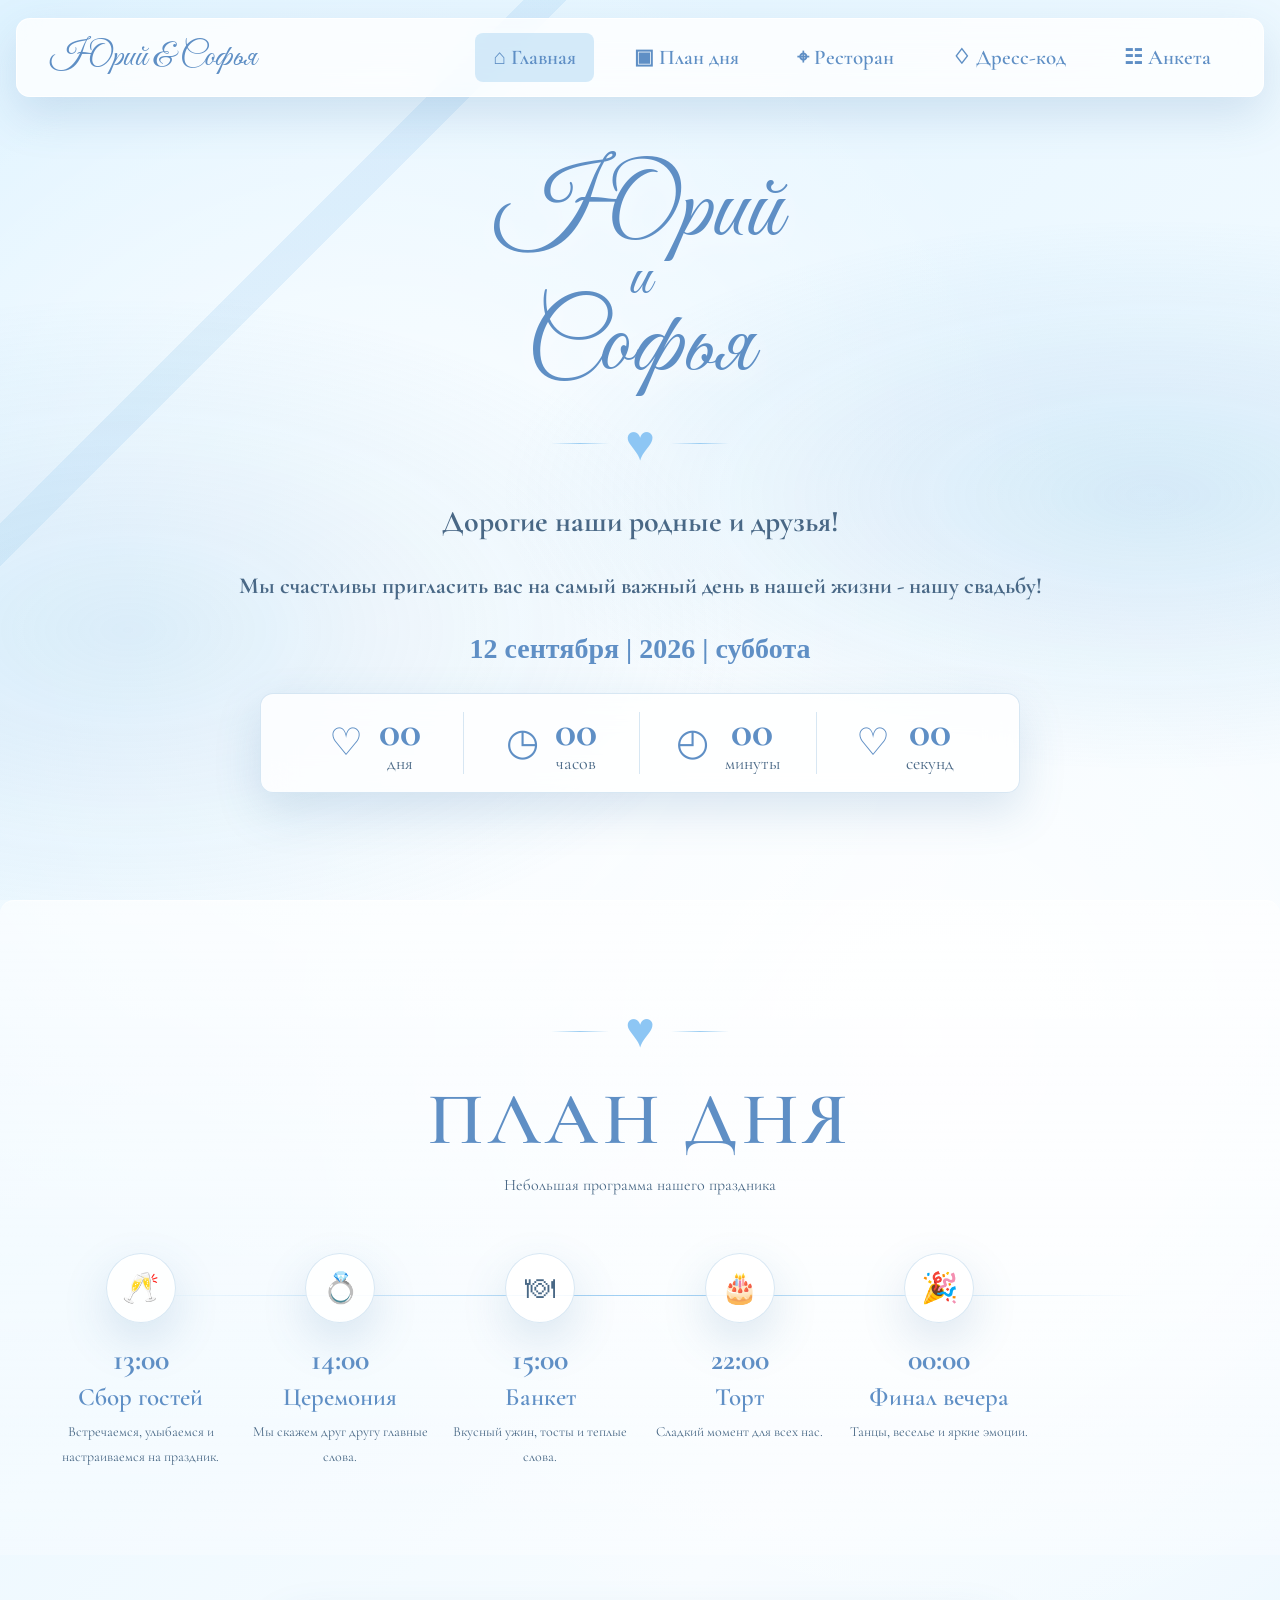
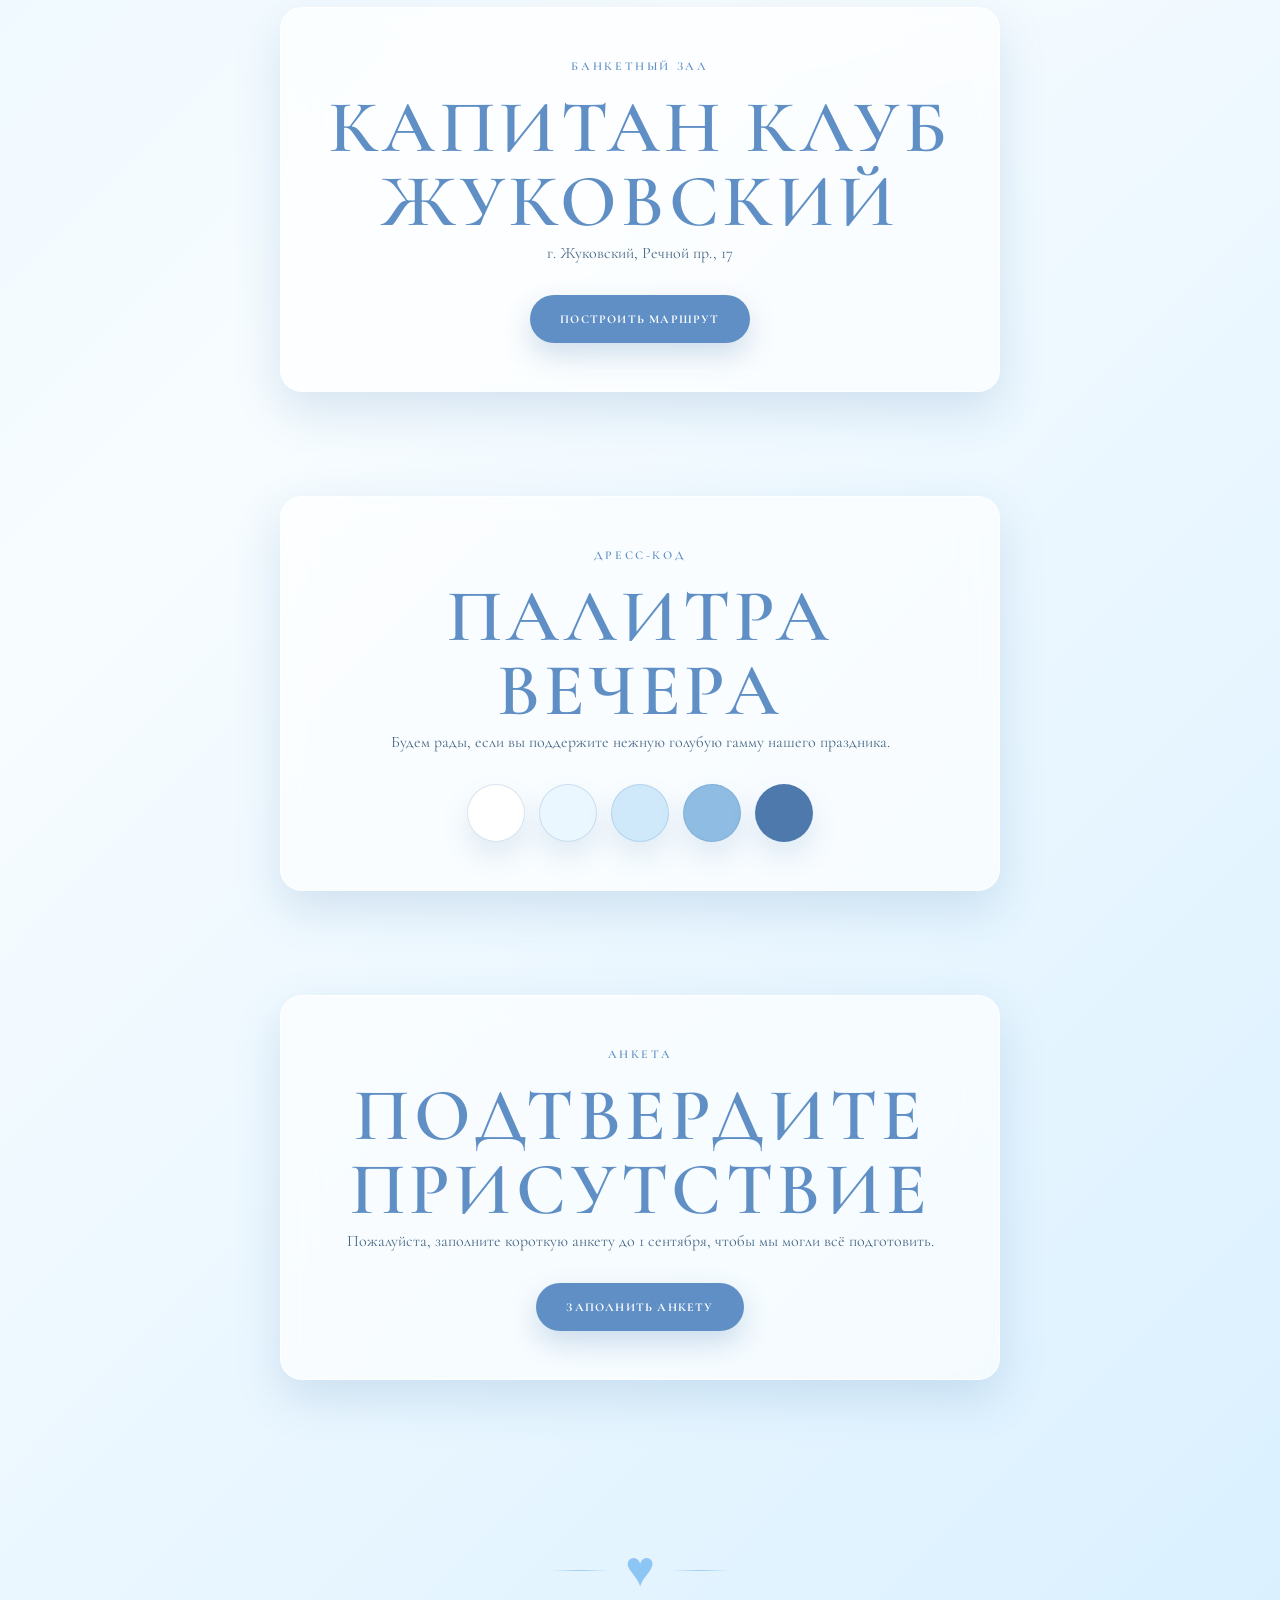
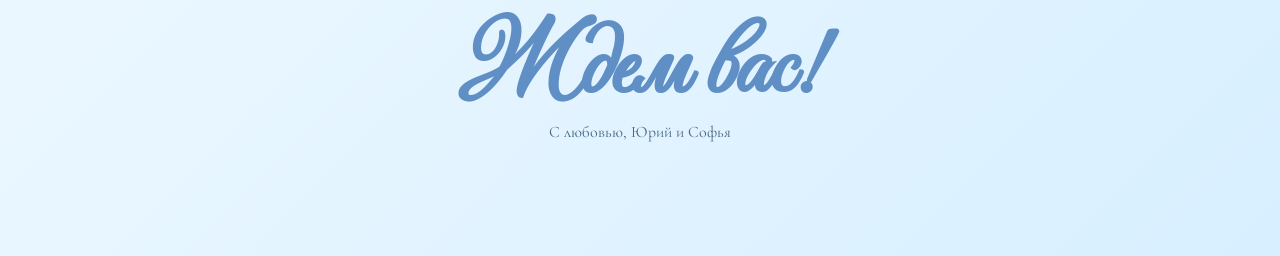
==== index.html @ ad958243 "Add files via upload" ====
<!DOCTYPE html>
<html lang="ru">
<head>
  <meta charset="UTF-8" />
  <meta name="viewport" content="width=device-width, initial-scale=1.0" />
  <title>Юрий & Софья — свадебное приглашение</title>
  <meta name="description" content="Приглашение на свадьбу Александра и Екатерины" />
  <link rel="preconnect" href="https://fonts.googleapis.com">
  <link rel="preconnect" href="https://fonts.gstatic.com" crossorigin>
  <link href="https://fonts.googleapis.com/css2?family=Great+Vibes&family=Cormorant+Garamond:wght@400;500;600;700&family=Montserrat:wght@300;400;500;600&display=swap" rel="stylesheet">
  <link rel="stylesheet" href="./style.css" />
</head>
<body>
  <nav class="nav">
    <a class="nav__logo" href="#home">Юрий & Софья</a>
    <div class="nav__links">
      <a class="active" href="#home">⌂ Главная</a>
      <a href="#plan">▣ План дня</a>
      <a href="#restaurant">⌖ Ресторан</a>
      <a href="#dress">♢ Дресс-код</a>
      <a href="#form">☷ Анкета</a>
    </div>
  </nav>

  <header id="home" class="hero section">
    <div class="hero__content reveal">
      <div class="heart"></div>
      <h1> Юрий <span> и </span> Софья</h1>
      <div class="divider"><span></span>♥<span></span></div>
      <p class="hero__text">Дорогие наши родные и друзья!</p> 
      <p class="hero__text1">Мы счастливы пригласить вас на самый важный день в нашей жизни - нашу свадьбу!</p>
      <p class="hero__date">12 сентября | 2026 |  суббота</p>
      <div class="timer" id="timer">
        <div><span class="timer__icon">♡</span><strong id="days">00</strong><small>дня</small></div>
        <div><span class="timer__icon">◷</span><strong id="hours">00</strong><small>часов</small></div>
        <div><span class="timer__icon">◴</span><strong id="minutes">00</strong><small>минуты</small></div>
        <div><span class="timer__icon">♡</span><strong id="seconds">00</strong><small>секунд</small></div>
      </div>
    </div>
  </header>

  <main>
    <section id="plan" class="section plan reveal">
      <div class="container">
        <div class="section-title">
          <div class="divider"><span></span>♥<span></span></div>
          <h2>План дня</h2>
          <p>Небольшая программа нашего праздника</p>
        </div>
        <div class="timeline">
          <article class="timeline__item"><div class="timeline__icon">🥂</div><time>13:00</time><h3>Сбор гостей</h3><p>Встречаемся, улыбаемся и настраиваемся на праздник.</p></article>
          <article class="timeline__item"><div class="timeline__icon">💍</div><time>14:00</time><h3>Церемония</h3><p>Мы скажем друг другу главные слова.</p></article>
          <article class="timeline__item"><div class="timeline__icon">🍽</div><time>15:00</time><h3>Банкет</h3><p>Вкусный ужин, тосты и теплые слова.</p></article>
          <article class="timeline__item"><div class="timeline__icon">🎂</div><time>22:00</time><h3>Торт</h3><p>Сладкий момент для всех нас.</p></article>
          <article class="timeline__item"><div class="timeline__icon">🎉</div><time>00:00</time><h3>Финал вечера</h3><p>Танцы, веселье и яркие эмоции.</p></article>
        </div>
      </div>
    </section>

    <section id="restaurant" class="section card-section reveal">
      <div class="container narrow card">
        <p class="eyebrow">Банкетный зал</p>
        <h2>Капитан клуб Жуковский</h2>
        <p>г. Жуковский, Речной пр., 17</p>
        <a class="button" href="https://yandex.ru/maps/?text=Москва%2C%20ул.%20Примерная%2C%201" target="_blank" rel="noopener">Построить маршрут</a>
      </div>
    </section>

    <section id="dress" class="section card-section reveal">
      <div class="container narrow card">
        <p class="eyebrow">Дресс-код</p>
        <h2>Палитра вечера</h2>
        <p>Будем рады, если вы поддержите нежную голубую гамму нашего праздника.</p>
        <div class="palette"><span style="--color:#ffffff"></span><span style="--color:#eaf7ff"></span><span style="--color:#cfe9fb"></span><span style="--color:#8ebce2"></span><span style="--color:#4d79ad"></span></div>
      </div>
    </section>

    <section id="form" class="section card-section reveal">
      <div class="container narrow card">
        <p class="eyebrow">Анкета</p>
        <h2>Подтвердите присутствие</h2>
        <p>Пожалуйста, заполните короткую анкету до 1 сентября, чтобы мы могли всё подготовить.</p>
        <a class="button" href="https://forms.gle/" target="_blank" rel="noopener">Заполнить анкету</a>
      </div>
    </section>

    <section class="section final reveal">
      <div class="container narrow">
        <div class="divider"><span></span>♥<span></span></div>
        <h2>Ждем вас!</h2>
        <p>С любовью, Юрий и Софья</p>
      </div>
    </section>
  </main>
  <script src="./script.js"></script>
</body>
</html>
---- style.css ----
* {
    box-sizing: border-box
}

:root {
    --bg: #eaf7ff;
    --white: rgba(255, 255, 255, .82);
    --blue: #5f8fc5;
    --blue-dark: #5f8fc5;
    --text: #496886;
    --muted: #496886;
    --shadow: 0 18px 46px rgba(65, 122, 174, .18);
    --border: rgba(114, 168, 213, .28)
}

html {
    scroll-behavior: smooth
}

body {
    margin: 0;
    font-family: "Cormorant Garamond", serif;
    color: var(--text);
    background: radial-gradient(circle at 30% 18%, rgba(255, 255, 255, .95), transparent 24%), radial-gradient(circle at 72% 30%, rgba(255, 255, 255, .9), transparent 26%), linear-gradient(135deg, #dff3ff 0%, #f7fcff 48%, #d7efff 100%);
    overflow-x: hidden
}

body:before {
    content: "";
    position: fixed;
    inset: 0;
    z-index: -1;
    background: linear-gradient(135deg, transparent 0 24%, rgba(150, 201, 238, .24) 24% 26%, transparent 26% 100%), radial-gradient(ellipse at 10% 70%, rgba(120, 185, 229, .22), transparent 38%), radial-gradient(ellipse at 90% 55%, rgba(119, 183, 226, .24), transparent 40%);
    opacity: .95
}

h1 
{
    margin: 0;
    font-family: "Cormorant Garamond", serif;
    font-weight: 100
}

h2,
h3 {
    margin: 0;
    font-family: "Cormorant Garamond", serif;
    font-weight: 600
}

h1 {
    font-family: "Great Vibes", cursive;
    font-size: clamp(72px, 12vw, 100px);
    line-height: .9;
    color: var(--blue-dark);
    text-shadow: 0 8px 28px rgba(255, 255, 255, .8)
}

h1 span {
    display: block;
    color: #5f8fc5;
    font-size: .62em;
    line-height: .72
}

h2 {
    font-size: clamp(42px, 6vw, 74px);
    line-height: 1;
    color: var(--blue-dark);
    text-transform: uppercase;
    letter-spacing: .06em
}

h3 {
    font-size: 25px;
    color: var(--blue-dark)
}

p {
    margin: 0;
    color: var(--muted);
    line-height: 1.75
}

.section {
    padding: 86px 20px;
    scroll-margin-top: 110px
}

.container {
    width: min(1180px, 100%);
    margin: 0 auto
}

.narrow {
    width: min(720px, 100%)
}

.nav {
    position: fixed;
    top: 18px;
    left: 16px;
    right: 16px;
    z-index: 50;
    display: flex;
    align-items: center;
    justify-content: space-between;
    gap: 24px;
    min-height: 76px;
    padding: 14px 34px;
    border: 1px solid rgba(255, 255, 255, .9);
    border-radius: 14px;
    background: rgba(255, 255, 255, .78);
    box-shadow: var(--shadow);
    backdrop-filter: blur(18px)
}

.nav__logo {
    font-family: "Great Vibes", cursive;
    font-size: 34px;
    color: var(--blue-dark);
    text-decoration: none;
    white-space: nowrap
}

.nav__links {
    display: flex;
    gap: 22px;
    align-items: center;
    flex-wrap: wrap;
    justify-content: flex-end
}

.nav__links a {
    padding: 12px 18px;
    border-radius: 8px;
    color: var(--blue-dark);
    font-family: "Cormorant Garamond", serif;
    font-size: 21px;
    font-weight: 600;
    text-decoration: none;
    transition: .25s ease
}

.nav__links a:hover,
.nav__links a.active {
    background: rgba(196, 226, 247, .7)
}

.hero {
    min-height: 100svh;
    display: grid;
    place-items: center;
    padding-top: 132px;
    text-align: center
}

.hero__content {
    width: min(920px, 100%);
    margin: 0 auto
}

.heart {
    margin-bottom: 14px;
    font-size: 58px;
    color: var(--blue-dark)
}

.divider {
    display: flex;
    align-items: center;
    justify-content: center;
    gap: 16px;
    font-size: 50px;
    margin: 22px 0;
    color: #8dc6f4
}

.divider span {
    width: 58px;
    height: 1px;
    background: linear-gradient(90deg, transparent, #9bcdf2, transparent)
}

.hero__date {
    margin-top: 18px;
    color: var(--blue);
    font-family: "American Typewriter", serif;
    font-size: 28px;
    font-weight: 700;
  
}

.hero__text {
    margin-top: 18px;
    font-family: "Cormorant Garamond", serif;
    font-size: 30px;
    font-weight: 900;
    color: var(--text)
}

.hero__text1 {
    margin-top: 18px;
    font-family: "Cormorant Garamond", serif;
    font-size: 23px;
    font-weight: 1000;
    color: var(--text)
}

.timer {
    display: grid;
    grid-template-columns: repeat(4, 1fr);
    gap: 0;
    width: min(760px, 100%);
    margin: 20px auto 0;
    padding: 18px 26px;
    border: 1px solid var(--border);
    border-radius: 13px;
    background: var(--white);
    box-shadow: var(--shadow);
    backdrop-filter: blur(16px)
}

.timer div {
    display: grid;
    grid-template-columns: auto auto;
    grid-template-areas: "icon number" "icon label";
    justify-content: center;
    column-gap: 16px;
    padding: 0 18px;
    border-right: 1px solid var(--border)
}

.timer div:last-child {
    border-right: 0
}

.timer__icon {
    grid-area: icon;
    align-self: center;
    font-size: 38px;
    color: var(--blue-dark)
}

.timer strong {
    grid-area: number;
    font-family: "Cormorant Garamond", serif;
    font-size: 44px;
    line-height: .9;
    color: var(--blue)
}

.timer small {
    grid-area: label;
    color: var(--text);
    font-family: "Cormorant Garamond", serif;
    font-size: 18px
}

.plan {
    padding-top: 78px;
    background: linear-gradient(180deg, rgba(255, 255, 255, .55), rgba(255, 255, 255, .28));
    border-top: 1px solid rgba(255, 255, 255, .7);
    border-radius: 14px 14px 0 0
}

.section-title {
    text-align: center;
    margin-bottom: 54px
}

.section-title p {
    margin-top: 14px
}

.timeline {
    display: grid;
    grid-template-columns: repeat(6, 1fr);
    gap: 18px;
    position: relative
}

.timeline:before {
    content: "";
    position: absolute;
    top: 42px;
    left: 7%;
    right: 7%;
    height: 1px;
    background: linear-gradient(90deg, transparent, #9bcdf2, transparent)
}

.timeline__item {
    position: relative;
    z-index: 1;
    text-align: center
}

.timeline__icon {
    display: grid;
    place-items: center;
    width: 70px;
    height: 70px;
    margin: 0 auto 18px;
    border-radius: 50%;
    background: rgba(255, 255, 255, .88);
    border: 1px solid var(--border);
    box-shadow: var(--shadow);
    font-size: 30px
}

.timeline__item time {
    display: block;
    margin-bottom: 4px;
    font-family: "Cormorant Garamond", serif;
    color: var(--blue);
    font-size: 30px;
    font-weight: 700
}

.timeline__item p {
    margin-top: 8px;
    font-size: 14px
}

.card-section {
    padding-top: 52px;
    padding-bottom: 52px
}

.card {
    padding: 48px 34px;
    border: 1px solid rgba(255, 255, 255, .82);
    border-radius: 22px;
    background: rgba(255, 255, 255, .64);
    box-shadow: var(--shadow);
    backdrop-filter: blur(16px);
    text-align: center
}

.eyebrow {
    margin-bottom: 14px;
    color: var(--blue);
    text-transform: uppercase;
    letter-spacing: .22em;
    font-size: 12px;
    font-weight: 600
}

.button {
    display: inline-flex;
    align-items: center;
    justify-content: center;
    min-height: 48px;
    margin-top: 28px;
    padding: 0 30px;
    border-radius: 999px;
    background: var(--blue);
    color: white;
    text-decoration: none;
    text-transform: uppercase;
    letter-spacing: .1em;
    font-size: 12px;
    font-weight: 700;
    box-shadow: 0 12px 28px rgba(65, 122, 174, .24);
    transition: .25s ease
}

.button:hover {
    transform: translateY(-2px);
    background: var(--blue-dark)
}

.palette {
    display: flex;
    justify-content: center;
    gap: 14px;
    flex-wrap: wrap;
    margin-top: 28px
}

.palette span {
    width: 58px;
    height: 58px;
    border-radius: 50%;
    background: var(--color);
    border: 1px solid rgba(77, 121, 173, .2);
    box-shadow: 0 14px 28px rgba(65, 122, 174, .14)
}

.final {
    text-align: center;
    padding-bottom: 110px
}

.final h2 {
    font-family: "Great Vibes", cursive;
    text-transform: none;
    letter-spacing: 0;
    font-size: clamp(58px, 8vw, 96px)
}

.reveal {
    opacity: 0;
    transform: translateY(24px);
    transition: opacity .75s ease, transform .75s ease
}

.reveal.is-visible {
    opacity: 1;
    transform: translateY(0)
}

@media(max-width:980px) {
    .nav {
        align-items: flex-start;
        flex-direction: column;
        padding: 14px 18px
    }

    .nav__links {
        width: 100%;
        gap: 8px;
        justify-content: flex-start;
        overflow-x: auto;
        flex-wrap: nowrap;
        padding-bottom: 2px
    }

    .nav__links a {
        white-space: nowrap;
        font-size: 18px;
        padding: 10px 12px
    }

    .timeline {
        grid-template-columns: repeat(2, 1fr)
    }

    .timeline:before {
        display: none
    }
}

@media(max-width:680px) {
    .section {
        padding: 40px 16px;
        scroll-margin-top: 148px
    }

    .nav {
        top: 10px;
        left: 10px;
        right: 10px;
        min-height: auto
    }

    .nav__logo {
        font-size: 28px
    }

    .hero {
        padding-top: 170px
    }

    h1 {
        font-size: clamp(64px, 20vw, 92px)
    }

    .timer {
        grid-template-columns: repeat(2, 1fr);
        gap: 14px 0;
        padding: 18px 12px
    }

    .timer div:nth-child(2) {
        border-right: 0
    }

    .timer__icon {
        font-size: 31px
    }

    .timer strong {
        font-size: 38px
    }

    .timeline {
        grid-template-columns: 1fr;
        gap: 28px
    }

    .timeline__item p {
        font-size: 15px
    }
}
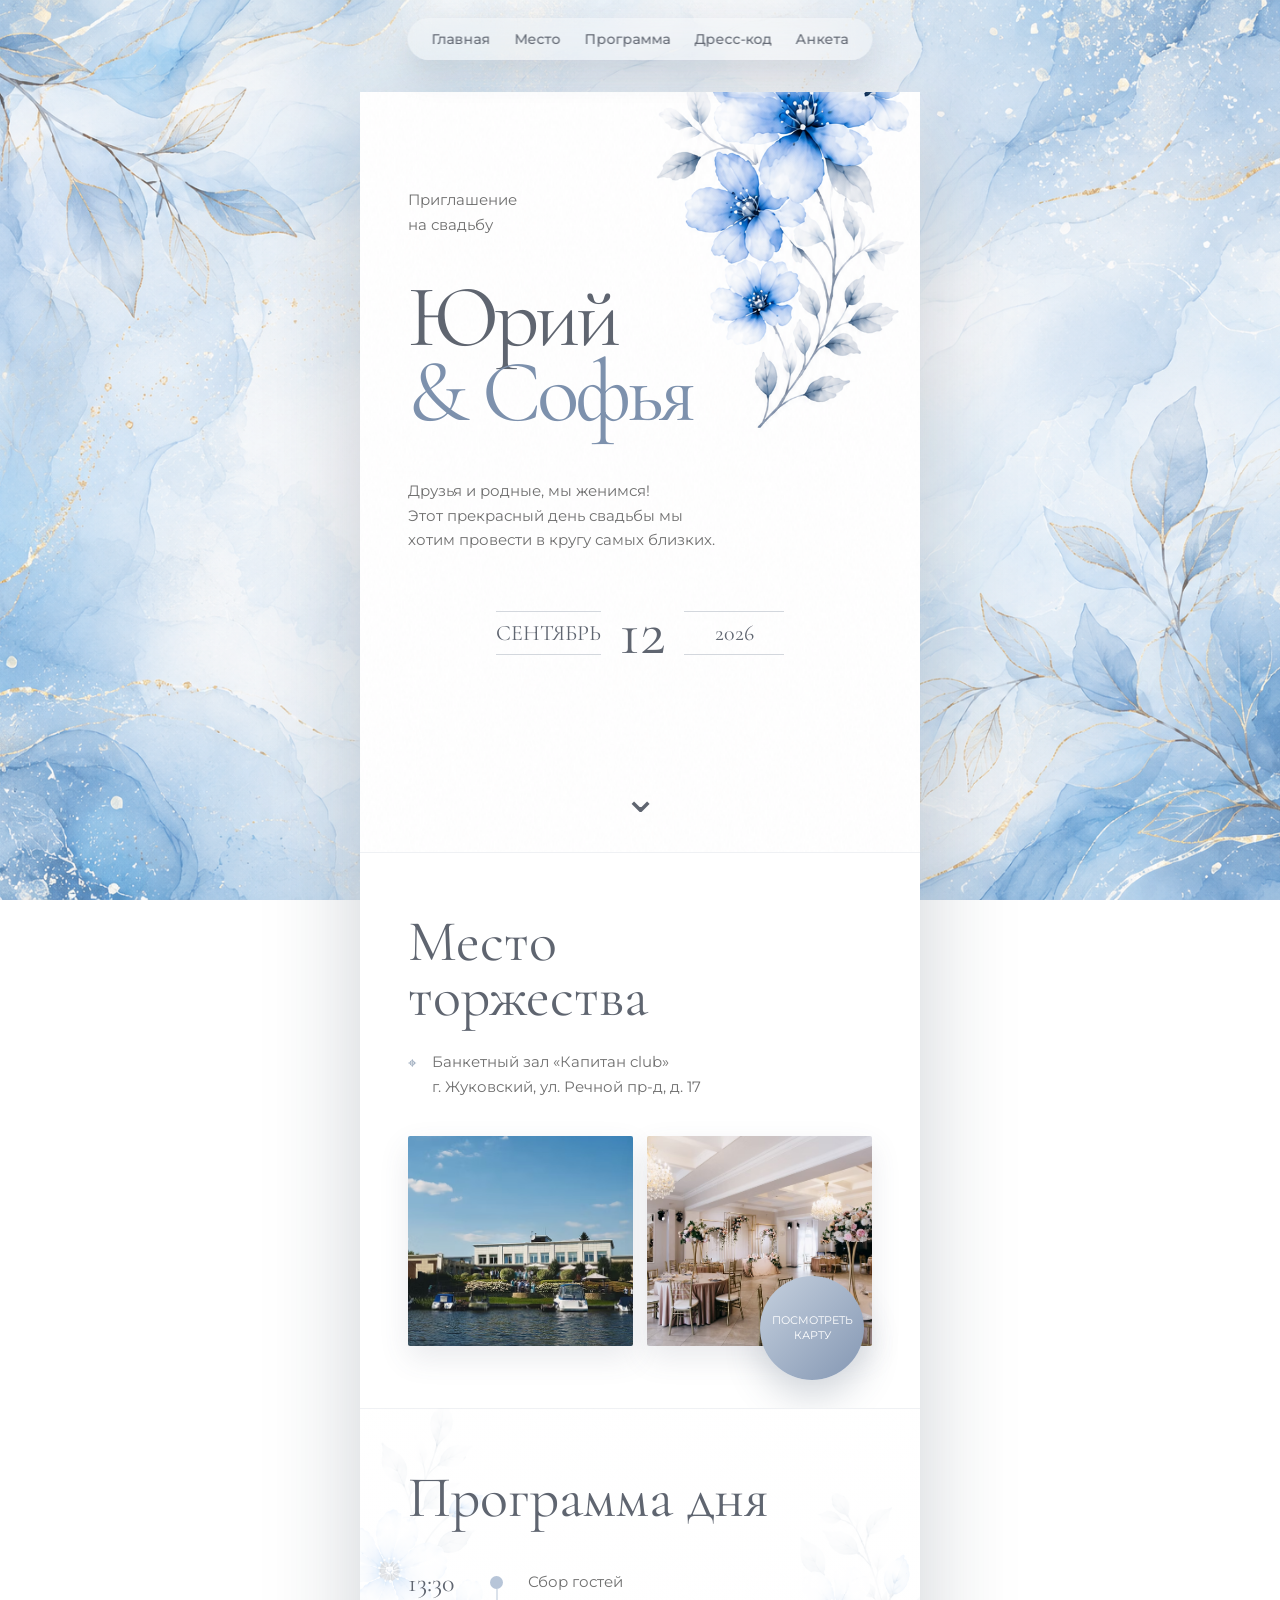
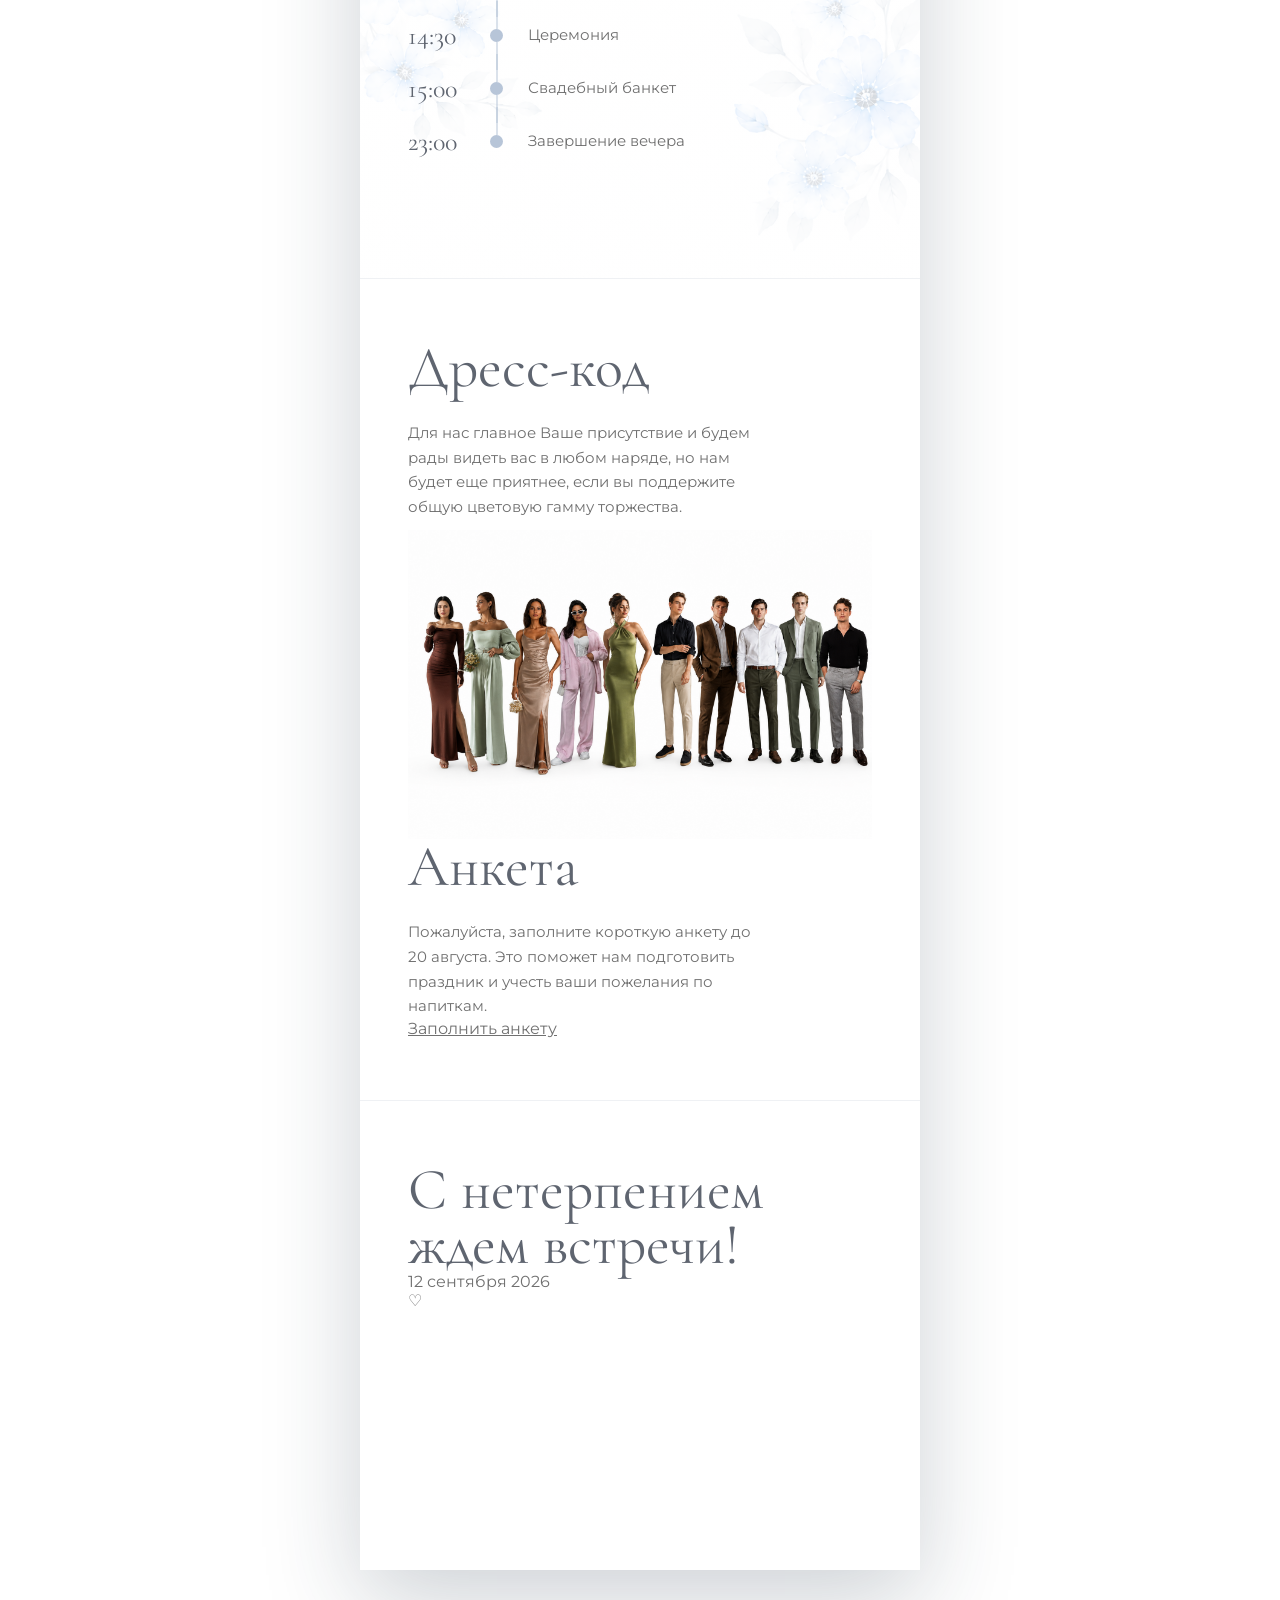
==== commit a9d72ed0: "Add files via upload v3" ====
--- a/index.html
+++ b/index.html
@@ -3,95 +3,171 @@
 <head>
   <meta charset="UTF-8" />
   <meta name="viewport" content="width=device-width, initial-scale=1.0" />
-  <title>Юрий & Софья — свадебное приглашение</title>
-  <meta name="description" content="Приглашение на свадьбу Александра и Екатерины" />
+
+  <link rel="icon" type="image/png" href="./images/favikon.png">
+
+  <title>Юрий & Софья — приглашение на свадьбу</title>
+  <meta name="description" content="Свадебное приглашение Юрия и Софьи" />
+
   <link rel="preconnect" href="https://fonts.googleapis.com">
   <link rel="preconnect" href="https://fonts.gstatic.com" crossorigin>
-  <link href="https://fonts.googleapis.com/css2?family=Great+Vibes&family=Cormorant+Garamond:wght@400;500;600;700&family=Montserrat:wght@300;400;500;600&display=swap" rel="stylesheet">
+  <link
+    href="https://fonts.googleapis.com/css2?family=Cormorant+Garamond:wght@400;500;600&family=Montserrat:wght@300;400;500&family=Marck+Script&display=swap"
+    rel="stylesheet"
+  >
+
   <link rel="stylesheet" href="./style.css" />
 </head>
+
 <body>
-  <nav class="nav">
-    <a class="nav__logo" href="#home">Юрий & Софья</a>
-    <div class="nav__links">
-      <a class="active" href="#home">⌂ Главная</a>
-      <a href="#plan">▣ План дня</a>
-      <a href="#restaurant">⌖ Ресторан</a>
-      <a href="#dress">♢ Дресс-код</a>
-      <a href="#form">☷ Анкета</a>
+  <nav class="nav" id="nav">
+    <button class="burger" id="burger" type="button" aria-label="Открыть меню">
+      <span></span>
+      <span></span>
+      <span></span>
+    </button>
+
+    <div class="nav__links" id="navLinks">
+      <a href="#home">Главная</a>
+      <a href="#place">Место</a>
+      <a href="#program">Программа</a>
+      <a href="#dress">Дресс-код</a>
+      <a href="#form">Анкета</a>
     </div>
   </nav>
 
-  <header id="home" class="hero section">
-    <div class="hero__content reveal">
-      <div class="heart"></div>
-      <h1> Юрий <span> и </span> Софья</h1>
-      <div class="divider"><span></span>♥<span></span></div>
-      <p class="hero__text">Дорогие наши родные и друзья!</p> 
-      <p class="hero__text1">Мы счастливы пригласить вас на самый важный день в нашей жизни - нашу свадьбу!</p>
-      <p class="hero__date">12 сентября | 2026 |  суббота</p>
-      <div class="timer" id="timer">
-        <div><span class="timer__icon">♡</span><strong id="days">00</strong><small>дня</small></div>
-        <div><span class="timer__icon">◷</span><strong id="hours">00</strong><small>часов</small></div>
-        <div><span class="timer__icon">◴</span><strong id="minutes">00</strong><small>минуты</small></div>
-        <div><span class="timer__icon">♡</span><strong id="seconds">00</strong><small>секунд</small></div>
-      </div>
+  <main class="site">
+    <div class="scroll-card">
+      <section id="home" class="section hero-section reveal">
+        <img class="flowers flowers-top-right" src="./images/flowers-top-right.png" alt="" />
+
+        <p class="label">Приглашение<br>на свадьбу</p>
+
+        <h1>Юрий<br><span>& Софья</span></h1>
+
+        <p class="intro">
+          Друзья и родные, мы женимся!<br>
+          Этот прекрасный день свадьбы мы<br>
+          хотим провести в кругу самых близких.
+        </p>
+
+        <div class="date">
+          <span>сентябрь</span>
+          <strong>12</strong>
+          <span>2026</span>
+        </div>
+
+        <img class="flowers flowers-small-center" src="./images/flowers-small.png" alt="" />
+
+        <a class="scroll-down" href="#place" aria-label="Перейти к следующему блоку">⌄</a>
+      </section>
+
+      <section id="place" class="section place-section reveal">
+        <img class="flowers flowers-place" src="./images/flowers-side.png" alt="" />
+
+        <h2>Место<br>торжества</h2>
+
+        <p class="address">
+          Банкетный зал «Капитан club»<br>
+          г. Жуковский, ул. Речной пр-д, д. 17
+        </p>
+
+        <div class="photos">
+          <div class="photo photo-restaurant"></div>
+          <div class="photo photo-ceremony"></div>
+
+          <a
+            class="map-button"
+            href="https://yandex.ru/maps/?text=Жуковский%2C%20Речной%20проезд%2C%2017%2C%20Капитан%20club"
+            target="_blank"
+            rel="noopener"
+          >
+            посмотреть<br>карту
+          </a>
+        </div>
+      </section>
+
+      <section id="program" class="section program-section reveal">
+        <img class="flowers flowers-program" src="./images/flowers-side.png" alt="" />
+
+        <h2>Программа дня</h2>
+
+        <div class="timeline">
+          <div class="timeline-row">
+            <time>13:30</time>
+            <span class="dot"></span>
+            <p>Сбор гостей</p>
+          </div>
+
+          <div class="timeline-row">
+            <time>14:30</time>
+            <span class="dot"></span>
+            <p>Церемония</p>
+          </div>
+
+          <div class="timeline-row">
+            <time>15:00</time>
+            <span class="dot"></span>
+            <p>Свадебный банкет</p>
+          </div>
+          
+          <div class="timeline-row">
+            <time>23:00</time>
+            <span class="dot"></span>
+            <p>Завершение вечера</p>
+          </div>         
+        </div>
+      </section>
+
+      <section id="dress" class="section dress-section reveal">
+        <img class="flowers flowers-dress" src="./images/flowers-side.png" alt="" />
+
+        <h2>Дресс-код</h2>
+
+        <p>
+          Для нас главное Ваше присутствие и будем рады видеть вас в
+любом наряде, но нам будет еще приятнее, если вы
+поддержите общую цветовую гамму торжества.
+        </p>
+
+          <div class="dress-palette">
+          <img src="/images/dres2.png" alt="Дресс-код">
+        </div>
+          <!--<span class="color color-1"></span>
+          <span class="color color-2"></span>
+          <span class="color color-3"></span>
+        </div>*-->
+
+        <h2>Анкета</h2>
+
+         <p>
+    Пожалуйста, заполните короткую анкету до 20 августа.
+    Это поможет нам подготовить праздник и учесть ваши пожелания по напиткам.
+  </p>
+
+  <a
+    class="form-button"
+    href="https://docs.google.com/forms/d/e/1FAIpQLScUXs6KmFDWkALrfoVRRbLi3NY7HqcQFMwOtiJEziBY6pPNJQ/viewform?usp=publish-editor"
+    target="_blank"
+    rel="noopener"
+  >
+    Заполнить анкету
+  </a>
+</section>
+      </section>
+    <section id="footer" class="section footer-section reveal">
+
+     <h2>С нетерпением ждем встречи!</h2>
+
+    <div class="footer-date">
+        12 сентября 2026
     </div>
-  </header>
 
-  <main>
-    <section id="plan" class="section plan reveal">
-      <div class="container">
-        <div class="section-title">
-          <div class="divider"><span></span>♥<span></span></div>
-          <h2>План дня</h2>
-          <p>Небольшая программа нашего праздника</p>
-        </div>
-        <div class="timeline">
-          <article class="timeline__item"><div class="timeline__icon">🥂</div><time>13:00</time><h3>Сбор гостей</h3><p>Встречаемся, улыбаемся и настраиваемся на праздник.</p></article>
-          <article class="timeline__item"><div class="timeline__icon">💍</div><time>14:00</time><h3>Церемония</h3><p>Мы скажем друг другу главные слова.</p></article>
-          <article class="timeline__item"><div class="timeline__icon">🍽</div><time>15:00</time><h3>Банкет</h3><p>Вкусный ужин, тосты и теплые слова.</p></article>
-          <article class="timeline__item"><div class="timeline__icon">🎂</div><time>22:00</time><h3>Торт</h3><p>Сладкий момент для всех нас.</p></article>
-          <article class="timeline__item"><div class="timeline__icon">🎉</div><time>00:00</time><h3>Финал вечера</h3><p>Танцы, веселье и яркие эмоции.</p></article>
-        </div>
-      </div>
-    </section>
+   <div class="footer-heart">♡</div>
 
-    <section id="restaurant" class="section card-section reveal">
-      <div class="container narrow card">
-        <p class="eyebrow">Банкетный зал</p>
-        <h2>Капитан клуб Жуковский</h2>
-        <p>г. Жуковский, Речной пр., 17</p>
-        <a class="button" href="https://yandex.ru/maps/?text=Москва%2C%20ул.%20Примерная%2C%201" target="_blank" rel="noopener">Построить маршрут</a>
-      </div>
-    </section>
+</section>
+  </main>
 
-    <section id="dress" class="section card-section reveal">
-      <div class="container narrow card">
-        <p class="eyebrow">Дресс-код</p>
-        <h2>Палитра вечера</h2>
-        <p>Будем рады, если вы поддержите нежную голубую гамму нашего праздника.</p>
-        <div class="palette"><span style="--color:#ffffff"></span><span style="--color:#eaf7ff"></span><span style="--color:#cfe9fb"></span><span style="--color:#8ebce2"></span><span style="--color:#4d79ad"></span></div>
-      </div>
-    </section>
-
-    <section id="form" class="section card-section reveal">
-      <div class="container narrow card">
-        <p class="eyebrow">Анкета</p>
-        <h2>Подтвердите присутствие</h2>
-        <p>Пожалуйста, заполните короткую анкету до 1 сентября, чтобы мы могли всё подготовить.</p>
-        <a class="button" href="https://forms.gle/" target="_blank" rel="noopener">Заполнить анкету</a>
-      </div>
-    </section>
-
-    <section class="section final reveal">
-      <div class="container narrow">
-        <div class="divider"><span></span>♥<span></span></div>
-        <h2>Ждем вас!</h2>
-        <p>С любовью, Юрий и Софья</p>
-      </div>
-    </section>
-  </main>
   <script src="./script.js"></script>
 </body>
 </html>
--- a/style.css
+++ b/style.css
@@ -1,496 +1,847 @@
 * {
-    box-sizing: border-box
+  box-sizing: border-box;
 }
 
 :root {
-    --bg: #eaf7ff;
-    --white: rgba(255, 255, 255, .82);
-    --blue: #5f8fc5;
-    --blue-dark: #5f8fc5;
-    --text: #496886;
-    --muted: #496886;
-    --shadow: 0 18px 46px rgba(65, 122, 174, .18);
-    --border: rgba(114, 168, 213, .28)
+  --page-bg: #aebacc;
+  --card-bg: #fdfdfc;
+  --text: #707070;
+  --title: #5f6570;
+  --blue-soft: #b7c5d8;
+  --blue: #5579b8;
+  --blue-dark: #17245e;
+  --line: #eceff3;
+  --shadow: 0 30px 90px rgba(32, 48, 70, 0.22);
 }
 
 html {
-    scroll-behavior: smooth
+  scroll-behavior: smooth;
 }
 
 body {
-    margin: 0;
-    font-family: "Cormorant Garamond", serif;
-    color: var(--text);
-    background: radial-gradient(circle at 30% 18%, rgba(255, 255, 255, .95), transparent 24%), radial-gradient(circle at 72% 30%, rgba(255, 255, 255, .9), transparent 26%), linear-gradient(135deg, #dff3ff 0%, #f7fcff 48%, #d7efff 100%);
-    overflow-x: hidden
-}
-
-body:before {
-    content: "";
-    position: fixed;
-    inset: 0;
-    z-index: -1;
-    background: linear-gradient(135deg, transparent 0 24%, rgba(150, 201, 238, .24) 24% 26%, transparent 26% 100%), radial-gradient(ellipse at 10% 70%, rgba(120, 185, 229, .22), transparent 38%), radial-gradient(ellipse at 90% 55%, rgba(119, 183, 226, .24), transparent 40%);
-    opacity: .95
-}
-
-h1 
-{
-    margin: 0;
-    font-family: "Cormorant Garamond", serif;
-    font-weight: 100
-}
-
-h2,
-h3 {
-    margin: 0;
-    font-family: "Cormorant Garamond", serif;
-    font-weight: 600
+  margin: 0;
+  min-height: 100vh;
+  font-family: "Montserrat", sans-serif;
+  color: var(--text);
+
+  background:
+    linear-gradient(
+      rgba(255, 255, 255, 0.18),
+      rgba(255, 255, 255, 0.18)
+    ),
+    url("./images/fon.png");
+
+  background-size: cover;
+  background-position: center;
+  background-repeat: no-repeat;
+  background-attachment: fixed;
+}
+
+body::before {
+  content: "";
+  position: fixed;
+  inset: 0;
+  pointer-events: none;
+  background: 
+linear-gradient(125deg, transparent 0 40%, rgba(255,255,255,.07) 40% 45%, transparent 45% 100%),
+    linear-gradient(35deg, transparent 0 55%, rgba(255,255,255,.07) 55% 58%, transparent 58% 100%);
+  opacity: 0.7;
+}
+
+a {
+  color: inherit;
+}
+
+/* ===========================
+   Navigation
+=========================== */
+
+.nav {
+  position: fixed;
+  top: 18px;
+  left: 50%;
+  z-index: 50;
+  width: max-content;
+  max-width: calc(100vw - 28px);
+  transform: translateX(-50%);
+}
+
+.nav__links {
+  display: flex;
+  gap: 24px;
+  padding: 12px 24px;
+  border-radius: 999px;
+  background: rgba(255, 255, 255, 0.28);
+  box-shadow: 0 14px 32px rgba(54, 73, 96, 0.14);
+  backdrop-filter: blur(14px);
+}
+
+.nav__links a {
+  color: #5f6570;
+  font-size: 14px;
+  font-weight: 500;
+  text-decoration: none;
+  white-space: nowrap;
+  opacity: 0.96;
+}
+
+.nav__links a:hover {
+  opacity: 0.7;
+}
+
+.burger {
+  display: none;
+}
+
+/* ===========================
+   Layout
+=========================== */
+
+.site {
+  width: min(560px, calc(100% - 36px));
+  margin: 0 auto;
+  padding: 92px 0 48px;
+}
+
+.scroll-card {
+  overflow: hidden;
+  background: var(--card-bg);
+  box-shadow: var(--shadow);
+}
+
+.section {
+  position: relative;
+  overflow: hidden;
+  min-height: 470px;
+  padding: 62px 48px;
+  background:
+        linear-gradient(rgba(255,255,255,.82), rgba(255,255,255,.82));
+
+    background-size: cover;
+    background-position: center;
+    background-repeat: no-repeat;
+}
+
+.section + .section {
+  margin-top: 0;
+  border-top: 0;
+  box-shadow: inset 0 1px 0 rgba(96, 118, 145, 0.10);
+}
+
+.hero-section {
+  min-height: 760px;
+  padding-top: 96px;
+  box-shadow: none;
+  background-image: url("./images/fl.png");
+    background-size: cover;
+    background-position: center;
+    background-repeat: no-repeat;
+}
+
+/* ===========================
+   Typography
+=========================== */
+
+h1,
+h2 {
+  margin: 0;
+  font-family: "Cormorant Garamond", serif;
+  font-weight: 400;
+  color: var(--title);
 }
 
 h1 {
-    font-family: "Great Vibes", cursive;
-    font-size: clamp(72px, 12vw, 100px);
-    line-height: .9;
-    color: var(--blue-dark);
-    text-shadow: 0 8px 28px rgba(255, 255, 255, .8)
+  position: relative;
+  z-index: 3;
+  margin-top: 42px;
+  font-size: clamp(62px, 14vw, 88px);
+  line-height: 0.86;
+  letter-spacing: -0.045em;
 }
 
 h1 span {
+  color: #7d91ad;
+}
+
+h2 {
+  position: relative;
+  z-index: 3;
+  font-size: clamp(44px, 9vw, 58px);
+  line-height: 0.95;
+}
+
+p {
+  margin: 0;
+  line-height: 1.65;
+}
+
+.label {
+  position: relative;
+  z-index: 3;
+  font-size: 15px;
+}
+
+.intro {
+  position: relative;
+  z-index: 3;
+  margin-top: 48px;
+  font-size: 15px;
+}
+
+/* ===========================
+   Hero
+=========================== */
+
+.date {
+  position: relative;
+  z-index: 3;
+  display: flex;
+  align-items: center;
+  justify-content: center;
+  gap: 18px;
+  margin-top: 48px;
+  color: var(--title);
+}
+
+.date span {
+  min-width: 100px;
+  padding: 8px 0;
+  border-top: 1px solid #d3d7dd;
+  border-bottom: 1px solid #d3d7dd;
+  font-family: "Cormorant Garamond", serif;
+  font-size: 22px;
+  text-align: center;
+  text-transform: uppercase;
+}
+
+.date strong {
+  font-family: "Cormorant Garamond", serif;
+  font-size: 64px;
+  font-weight: 400;
+  line-height: 1;
+}
+
+.scroll-down {
+  position: absolute;
+  left: 50%;
+  bottom: 34px;
+  z-index: 4;
+  font-size: 42px;
+  line-height: 1;
+  text-decoration: none;
+  color: var(--title);
+  transform: translateX(-50%);
+}
+
+/* ===========================
+   Flowers
+=========================== */
+
+.flowers {
+  position: absolute;
+  z-index: 1;
+  pointer-events: none;
+  user-select: none;
+}
+
+.flowers-top-right {
+  top: 0;
+  right: -5px;
+  width: 260px;
+}
+
+.flowers-small-center {
+  position: relative;
+  z-index: 2;
+  display: block;
+  width: 150px;
+  margin: 34px auto 0;
+}
+
+.flowers-place {
+  top: 18px;
+  right: -94px;
+  width: 235px;
+}
+
+.flowers-program {
+  top: 18px;
+  right: -94px;
+  width: 220px;
+}
+
+.flowers-dress {
+  right: -88px;
+  bottom: -38px;
+  width: 230px;
+  transform: rotate(180deg);
+}
+
+.flowers-form {
+  right: -66px;
+  bottom: -26px;
+  width: 230px;
+  transform: rotate(180deg);
+}
+
+/* ===========================
+   Place
+=========================== */
+
+.address {
+  position: relative;
+  z-index: 3;
+  margin-top: 26px;
+  padding-left: 24px;
+  font-size: 15px;
+}
+
+.address::before {
+  content: "⌖";
+  position: absolute;
+  left: 0;
+  top: 1px;
+  color: #8a9bb1;
+}
+
+.photos {
+  position: relative;
+  z-index: 3;
+  display: grid;
+  grid-template-columns: 1fr 1fr;
+  gap: 14px;
+  margin-top: 36px;
+}
+
+.photo {
+  height: 210px;
+  border-radius: 2px;
+  background-size: cover;
+  background-position: center;
+  box-shadow: 0 12px 30px rgba(72, 86, 105, 0.12);
+}
+
+.photo-restaurant {
+  background-image: url("images/rest.avif");
+}
+
+.photo-ceremony {
+  background-image: url(images/zal.avif);
+}
+
+.map-button {
+  position: absolute;
+  right: 8px;
+  bottom: -34px;
+  display: grid;
+  place-items: center;
+  width: 104px;
+  height: 104px;
+  border-radius: 50%;
+  background: linear-gradient(135deg, #c5d0de, #8497b3);
+  color: #fff;
+  font-size: 11px;
+  line-height: 1.3;
+  text-align: center;
+  text-decoration: none;
+  text-transform: uppercase;
+  box-shadow: 0 18px 36px rgba(65, 82, 105, 0.22);
+}
+
+/* ===========================
+   Program
+=========================== */
+
+.program-section { background:
+        linear-gradient(rgba(255,255,255,.82), rgba(255,255,255,.82)),
+        url("./images/3f.png");
+
+    background-size: cover;
+    background-position: center;
+    background-repeat: no-repeat;
+}
+.dress-section,
+.form-section {
+  min-height: 430px;
+}
+
+.timeline {
+  position: relative;
+  z-index: 3;
+  margin-top: 42px;
+}
+
+.timeline-row {
+  display: grid;
+  grid-template-columns: 66px 22px 1fr;
+  gap: 16px;
+  align-items: center;
+  margin: 22px 0;
+}
+
+.timeline-row time {
+  font-family: "Cormorant Garamond", serif;
+  color: var(--title);
+  font-size: 26px;
+}
+
+.timeline-row p {
+  font-size: 15px;
+}
+
+.dot {
+  position: relative;
+  width: 13px;
+  height: 13px;
+  border-radius: 50%;
+  background: var(--blue-soft);
+}
+
+.dot::before,
+.dot::after {
+  content: "";
+  position: absolute;
+  left: 50%;
+  width: 1px;
+  height: 28px;
+  background: var(--blue-soft);
+  transform: translateX(-50%);
+}
+
+.timeline-row:first-child .dot::before {
+  display: none;
+}
+
+.timeline-row:last-child .dot::after {
+  display: none;
+}
+
+.dot::before {
+  bottom: 100%;
+}
+
+.dot::after {
+  top: 100%;
+}
+
+/* ===========================
+   Dress code and form
+=========================== */
+
+.dress-section p,
+.form-section p {
+  position: relative;
+  z-index: 3;
+  margin-top: 26px;
+  max-width: 365px;
+  font-size: 15px;
+}
+
+.palette {
+  position: relative;
+  z-index: 3;
+  display: flex;
+  gap: 28px;
+  margin-top: 44px;
+}
+
+.dress-palette{
+    width:100%;
+    margin-top:10px;
+    display:flex;
+    justify-content:center;
+}
+
+.dress-palette img{
+    width:100%;
+    max-width:540px;
+    height:auto;
+    display:block;
+}
+
+.color {
+  width: 58px;
+  height: 58px;
+  border-radius: 50%;
+  box-shadow: 0 14px 28px rgba(72, 86, 105, 0.14);
+}
+
+.color-1 {
+  background: #EAD7D8;
+}
+
+.color-2 {
+  background: #EAD7D8;
+}
+
+
+.color-3 {
+  background: #EAD7D8;
+}
+
+.color-4 {
+  background: #17245e;
+}
+
+.color-5 {
+  background: #17245e;
+}
+
+.guest-form {
+  position: relative;
+  z-index: 3;
+  margin-top: 28px;
+  max-width: 360px;
+}
+
+.field span {
+  display: block;
+  margin-bottom: 4px;
+  color: #a2a2a2;
+  font-size: 14px;
+}
+
+.field input {
+  width: 100%;
+  padding: 9px 0;
+  border: 0;
+  border-bottom: 1px solid #9d9d9d;
+  background: transparent;
+  color: var(--title);
+  font: inherit;
+  outline: none;
+}
+
+fieldset {
+  margin: 28px 0 24px;
+  padding: 0;
+  border: 0;
+}
+
+legend {
+  margin-bottom: 14px;
+  line-height: 1.55;
+}
+
+.radio {
+  display: flex;
+  align-items: center;
+  gap: 13px;
+  margin: 12px 0;
+}
+
+.radio input {
+  width: 20px;
+  height: 20px;
+  margin: 0;
+  accent-color: var(--blue);
+}
+
+button {
+  min-width: 44px;
+  min-height: 44px;
+  border: 0;
+  border-radius: 999px;
+  background: linear-gradient(135deg, #91a1b8, #65758e);
+  color: #fff;
+  font: inherit;
+  cursor: pointer;
+  box-shadow: 0 14px 28px rgba(72, 86, 105, 0.18);
+}
+
+/* ===========================
+   Footer and animation
+=========================== */
+
+
+.line-heart {
+  display:flex;
+    align-items:center;
+    gap:18px;
+    margin-bottom:28px;
+}
+
+.line-heart span{
+    width:90px;
+    height:1px;
+    background:#c7cfdb;
+}
+
+.line-heart b{
+    font-size:30px;
+    color:#8aa1c2;
+    font-weight:400;
+}
+
+
+.reveal {
+  opacity: 0;
+  transform: translateY(24px);
+  transition: opacity .75s ease, transform .75s ease;
+}
+
+.reveal.visible {
+  opacity: 1;
+  transform: translateY(0);
+}
+
+/* ===========================
+   Mobile
+=========================== */
+
+@media (max-width: 680px) {
+  body {
+    background: var(--card-bg);
+  }
+
+  .footer-section{
+    min-height:240px;
+    padding:48px 24px;
+}
+
+.footer-heart{
+    font-size:30px;
+}
+
+.footer-section h2{
+    font-size:38px;
+}
+
+.footer-date{
+    font-size:16px;
+    letter-spacing:1px;
+}
+
+.footer-names{
+    font-size:54px;
+}
+
+  body::before {
+    display: none;
+  }
+
+  .nav {
+    top: 12px;
+    right: 12px;
+    left: auto;
+    width: auto;
+    transform: none;
+  }
+
+.burger {
+    display: grid;
+    gap: 4px;
+
+    width: 44px;
+    height: 44px;
+
+    padding: 10px;
+
+    border: 0;
+    border-radius: 50%;
+
+    background: rgba(255,255,255,.82);
+
+    box-shadow: 0 8px 18px rgba(54,73,96,.12);
+
+    backdrop-filter: blur(10px);
+
+    cursor: pointer;
+}
+
+   .burger span {
     display: block;
-    color: #5f8fc5;
-    font-size: .62em;
-    line-height: .72
-}
-
-h2 {
-    font-size: clamp(42px, 6vw, 74px);
-    line-height: 1;
-    color: var(--blue-dark);
-    text-transform: uppercase;
-    letter-spacing: .06em
-}
-
-h3 {
-    font-size: 25px;
-    color: var(--blue-dark)
-}
-
-p {
-    margin: 0;
-    color: var(--muted);
-    line-height: 1.75
-}
-
-.section {
-    padding: 86px 20px;
-    scroll-margin-top: 110px
-}
-
-.container {
-    width: min(1180px, 100%);
-    margin: 0 auto
-}
-
-.narrow {
-    width: min(720px, 100%)
-}
-
-.nav {
-    position: fixed;
-    top: 18px;
-    left: 16px;
-    right: 16px;
-    z-index: 50;
-    display: flex;
-    align-items: center;
-    justify-content: space-between;
-    gap: 24px;
-    min-height: 76px;
-    padding: 14px 34px;
-    border: 1px solid rgba(255, 255, 255, .9);
-    border-radius: 14px;
-    background: rgba(255, 255, 255, .78);
-    box-shadow: var(--shadow);
-    backdrop-filter: blur(18px)
-}
-
-.nav__logo {
-    font-family: "Great Vibes", cursive;
-    font-size: 34px;
-    color: var(--blue-dark);
-    text-decoration: none;
-    white-space: nowrap
-}
-
-.nav__links {
-    display: flex;
-    gap: 22px;
-    align-items: center;
-    flex-wrap: wrap;
-    justify-content: flex-end
-}
-
-.nav__links a {
-    padding: 12px 18px;
-    border-radius: 8px;
-    color: var(--blue-dark);
-    font-family: "Cormorant Garamond", serif;
-    font-size: 21px;
-    font-weight: 600;
-    text-decoration: none;
-    transition: .25s ease
-}
-
-.nav__links a:hover,
-.nav__links a.active {
-    background: rgba(196, 226, 247, .7)
-}
-
-.hero {
-    min-height: 100svh;
+
+    width: 18px;      /* было почти на всю кнопку */
+    height: 2px;
+
+    margin: 0 auto;   /* центрируем */
+
+    background: #617083;
+    border-radius: 2px;
+}
+
+  .nav__links {
+    position: absolute;
+    top: 54px;
+    right: 0;
+    display: none;
+    min-width: 190px;
+    padding: 14px;
+    border-radius: 18px;
+    background: rgba(255,255,255,.94);
+    box-shadow: 0 18px 48px rgba(54, 73, 96, 0.20);
+    backdrop-filter: blur(16px);
+  }
+
+  .nav.open .nav__links {
     display: grid;
-    place-items: center;
-    padding-top: 132px;
-    text-align: center
-}
-
-.hero__content {
-    width: min(920px, 100%);
-    margin: 0 auto
-}
-
-.heart {
-    margin-bottom: 14px;
-    font-size: 58px;
-    color: var(--blue-dark)
-}
-
-.divider {
-    display: flex;
-    align-items: center;
-    justify-content: center;
-    gap: 16px;
-    font-size: 50px;
-    margin: 22px 0;
-    color: #8dc6f4
-}
-
-.divider span {
-    width: 58px;
-    height: 1px;
-    background: linear-gradient(90deg, transparent, #9bcdf2, transparent)
-}
-
-.hero__date {
-    margin-top: 18px;
-    color: var(--blue);
-    font-family: "American Typewriter", serif;
-    font-size: 28px;
-    font-weight: 700;
-  
-}
-
-.hero__text {
-    margin-top: 18px;
-    font-family: "Cormorant Garamond", serif;
-    font-size: 30px;
-    font-weight: 900;
-    color: var(--text)
-}
-
-.hero__text1 {
-    margin-top: 18px;
-    font-family: "Cormorant Garamond", serif;
+    gap: 4px;
+  }
+
+  .nav__links a {
+    padding: 10px 12px;
+    color: #617083;
+    font-size: 14px;
+  }
+
+  .site {
+    width: 100%;
+    padding: 0;
+  }
+
+  .scroll-card {
+    width: 100%;
+    box-shadow: none;
+  }
+
+  .section {
+    min-height: auto;
+    padding: 50px 28px;
+  }
+
+  .hero-section {
+    min-height: 690px;
+    padding-top: 78px;
+  }
+
+  h1 {
+    margin-top: 46px;
+    font-size: 63px;
+  }
+
+  h2 {
+    font-size: 42px;
+  }
+
+  .flowers-top-right {
+    width: 230px;
+    top: -10px;
+    right: -66px;
+  }
+
+  .date {
+    gap: 9px;
+  }
+
+  .date span {
+    min-width: 75px;
+    font-size: 24px;
+  }
+
+  .date strong {
+    font-size: 64px;
+  }
+
+  .photos {
+    grid-template-columns: 1fr 1fr;
+    gap: 10px;
+  }
+
+  .photo {
+    height: 156px;
+  }
+
+  .map-button {
+    width: 88px;
+    height: 88px;
+    font-size: 10px;
+  }
+
+  .flowers-place,
+  .flowers-program,
+  .flowers-dress,
+  .flowers-form {
+    width: 185px;
+  }
+
+  .timeline-row {
+    grid-template-columns: 56px 18px 1fr;
+    gap: 12px;
+  }
+
+  .timeline-row time {
     font-size: 23px;
-    font-weight: 1000;
-    color: var(--text)
-}
-
-.timer {
-    display: grid;
-    grid-template-columns: repeat(4, 1fr);
-    gap: 0;
-    width: min(760px, 100%);
-    margin: 20px auto 0;
-    padding: 18px 26px;
-    border: 1px solid var(--border);
-    border-radius: 13px;
-    background: var(--white);
-    box-shadow: var(--shadow);
-    backdrop-filter: blur(16px)
-}
-
-.timer div {
-    display: grid;
-    grid-template-columns: auto auto;
-    grid-template-areas: "icon number" "icon label";
-    justify-content: center;
-    column-gap: 16px;
-    padding: 0 18px;
-    border-right: 1px solid var(--border)
-}
-
-.timer div:last-child {
-    border-right: 0
-}
-
-.timer__icon {
-    grid-area: icon;
-    align-self: center;
-    font-size: 38px;
-    color: var(--blue-dark)
-}
-
-.timer strong {
-    grid-area: number;
-    font-family: "Cormorant Garamond", serif;
-    font-size: 44px;
-    line-height: .9;
-    color: var(--blue)
-}
-
-.timer small {
-    grid-area: label;
-    color: var(--text);
-    font-family: "Cormorant Garamond", serif;
-    font-size: 18px
-}
-
-.plan {
-    padding-top: 78px;
-    background: linear-gradient(180deg, rgba(255, 255, 255, .55), rgba(255, 255, 255, .28));
-    border-top: 1px solid rgba(255, 255, 255, .7);
-    border-radius: 14px 14px 0 0
-}
-
-.section-title {
-    text-align: center;
-    margin-bottom: 54px
-}
-
-.section-title p {
-    margin-top: 14px
-}
-
-.timeline {
-    display: grid;
-    grid-template-columns: repeat(6, 1fr);
-    gap: 18px;
-    position: relative
-}
-
-.timeline:before {
-    content: "";
-    position: absolute;
-    top: 42px;
-    left: 7%;
-    right: 7%;
-    height: 1px;
-    background: linear-gradient(90deg, transparent, #9bcdf2, transparent)
-}
-
-.timeline__item {
-    position: relative;
-    z-index: 1;
-    text-align: center
-}
-
-.timeline__icon {
-    display: grid;
-    place-items: center;
-    width: 70px;
-    height: 70px;
-    margin: 0 auto 18px;
-    border-radius: 50%;
-    background: rgba(255, 255, 255, .88);
-    border: 1px solid var(--border);
-    box-shadow: var(--shadow);
-    font-size: 30px
-}
-
-.timeline__item time {
-    display: block;
-    margin-bottom: 4px;
-    font-family: "Cormorant Garamond", serif;
-    color: var(--blue);
-    font-size: 30px;
-    font-weight: 700
-}
-
-.timeline__item p {
-    margin-top: 8px;
-    font-size: 14px
-}
-
-.card-section {
-    padding-top: 52px;
-    padding-bottom: 52px
-}
-
-.card {
-    padding: 48px 34px;
-    border: 1px solid rgba(255, 255, 255, .82);
-    border-radius: 22px;
-    background: rgba(255, 255, 255, .64);
-    box-shadow: var(--shadow);
-    backdrop-filter: blur(16px);
-    text-align: center
-}
-
-.eyebrow {
-    margin-bottom: 14px;
-    color: var(--blue);
-    text-transform: uppercase;
-    letter-spacing: .22em;
-    font-size: 12px;
-    font-weight: 600
-}
-
-.button {
-    display: inline-flex;
-    align-items: center;
-    justify-content: center;
-    min-height: 48px;
-    margin-top: 28px;
-    padding: 0 30px;
-    border-radius: 999px;
-    background: var(--blue);
-    color: white;
-    text-decoration: none;
-    text-transform: uppercase;
-    letter-spacing: .1em;
-    font-size: 12px;
-    font-weight: 700;
-    box-shadow: 0 12px 28px rgba(65, 122, 174, .24);
-    transition: .25s ease
-}
-
-.button:hover {
-    transform: translateY(-2px);
-    background: var(--blue-dark)
-}
-
-.palette {
-    display: flex;
-    justify-content: center;
-    gap: 14px;
-    flex-wrap: wrap;
-    margin-top: 28px
-}
-
-.palette span {
-    width: 58px;
-    height: 58px;
-    border-radius: 50%;
-    background: var(--color);
-    border: 1px solid rgba(77, 121, 173, .2);
-    box-shadow: 0 14px 28px rgba(65, 122, 174, .14)
-}
-
-.final {
-    text-align: center;
-    padding-bottom: 110px
-}
-
-.final h2 {
-    font-family: "Great Vibes", cursive;
-    text-transform: none;
-    letter-spacing: 0;
-    font-size: clamp(58px, 8vw, 96px)
-}
-
-.reveal {
-    opacity: 0;
-    transform: translateY(24px);
-    transition: opacity .75s ease, transform .75s ease
-}
-
-.reveal.is-visible {
-    opacity: 1;
-    transform: translateY(0)
-}
-
-@media(max-width:980px) {
-    .nav {
-        align-items: flex-start;
-        flex-direction: column;
-        padding: 14px 18px
-    }
-
-    .nav__links {
-        width: 100%;
-        gap: 8px;
-        justify-content: flex-start;
-        overflow-x: auto;
-        flex-wrap: nowrap;
-        padding-bottom: 2px
-    }
-
-    .nav__links a {
-        white-space: nowrap;
-        font-size: 18px;
-        padding: 10px 12px
-    }
-
-    .timeline {
-        grid-template-columns: repeat(2, 1fr)
-    }
-
-    .timeline:before {
-        display: none
-    }
-}
-
-@media(max-width:680px) {
-    .section {
-        padding: 40px 16px;
-        scroll-margin-top: 148px
-    }
-
-    .nav {
-        top: 10px;
-        left: 10px;
-        right: 10px;
-        min-height: auto
-    }
-
-    .nav__logo {
-        font-size: 28px
-    }
-
-    .hero {
-        padding-top: 170px
-    }
-
-    h1 {
-        font-size: clamp(64px, 20vw, 92px)
-    }
-
-    .timer {
-        grid-template-columns: repeat(2, 1fr);
-        gap: 14px 0;
-        padding: 18px 12px
-    }
-
-    .timer div:nth-child(2) {
-        border-right: 0
-    }
-
-    .timer__icon {
-        font-size: 31px
-    }
-
-    .timer strong {
-        font-size: 38px
-    }
-
-    .timeline {
-        grid-template-columns: 1fr;
-        gap: 28px
-    }
-
-    .timeline__item p {
-        font-size: 15px
-    }
+  }
+
+  .color {
+    width: 52px;
+    height: 52px;
+  }
+
+
+
+.form-button {
+  position: relative;
+  z-index: 3;
+  display: flex;
+  align-items: center;
+  justify-content: center;
+
+   width: fit-content;
+    margin: 28px auto 0;
+
+  margin-top: 28px;
+  min-height: 48px;
+  padding: 0 28px;
+
+  border-radius: 999px;
+  background: linear-gradient(135deg, #91a1b8, #65758e);
+  color: #fff;
+  text-decoration: none;
+  font-size: 15px;
+
+  box-shadow: 0 14px 28px rgba(72, 86, 105, 0.18);
+}
+
+/* ================================
+   Footer
+================================ */
+
+.footer-section{
+    min-height:320px;
+
+    display:flex;
+    flex-direction:column;
+    justify-content:center;
+    align-items:center;
+
+    text-align:center;
+}
+
+.footer-heart{
+    font-size:40px;
+    color:#8fa4c4;
+    margin-bottom:24px;
+}
+
+.footer-section h2{
+    margin:0;
+
+    font-family:"Cormorant Garamond",serif;
+    font-size:42px;
+    font-weight:400;
+    color:#5f6677;
+}
+
+.footer-date{
+    margin-top:22px;
+
+    font-size:20px;
+    letter-spacing:2px;
+    text-transform:uppercase;
+    color:#7a8294;
+}
+
+.footer-names{
+    margin-top:36px;
+
+    font-family:"Cormorant Garamond",serif;
+    font-size:72px;
+    line-height:1;
+    color:#5d6576;
+}
+
+.footer-names span{
+    color:#8fa4c4;
 }
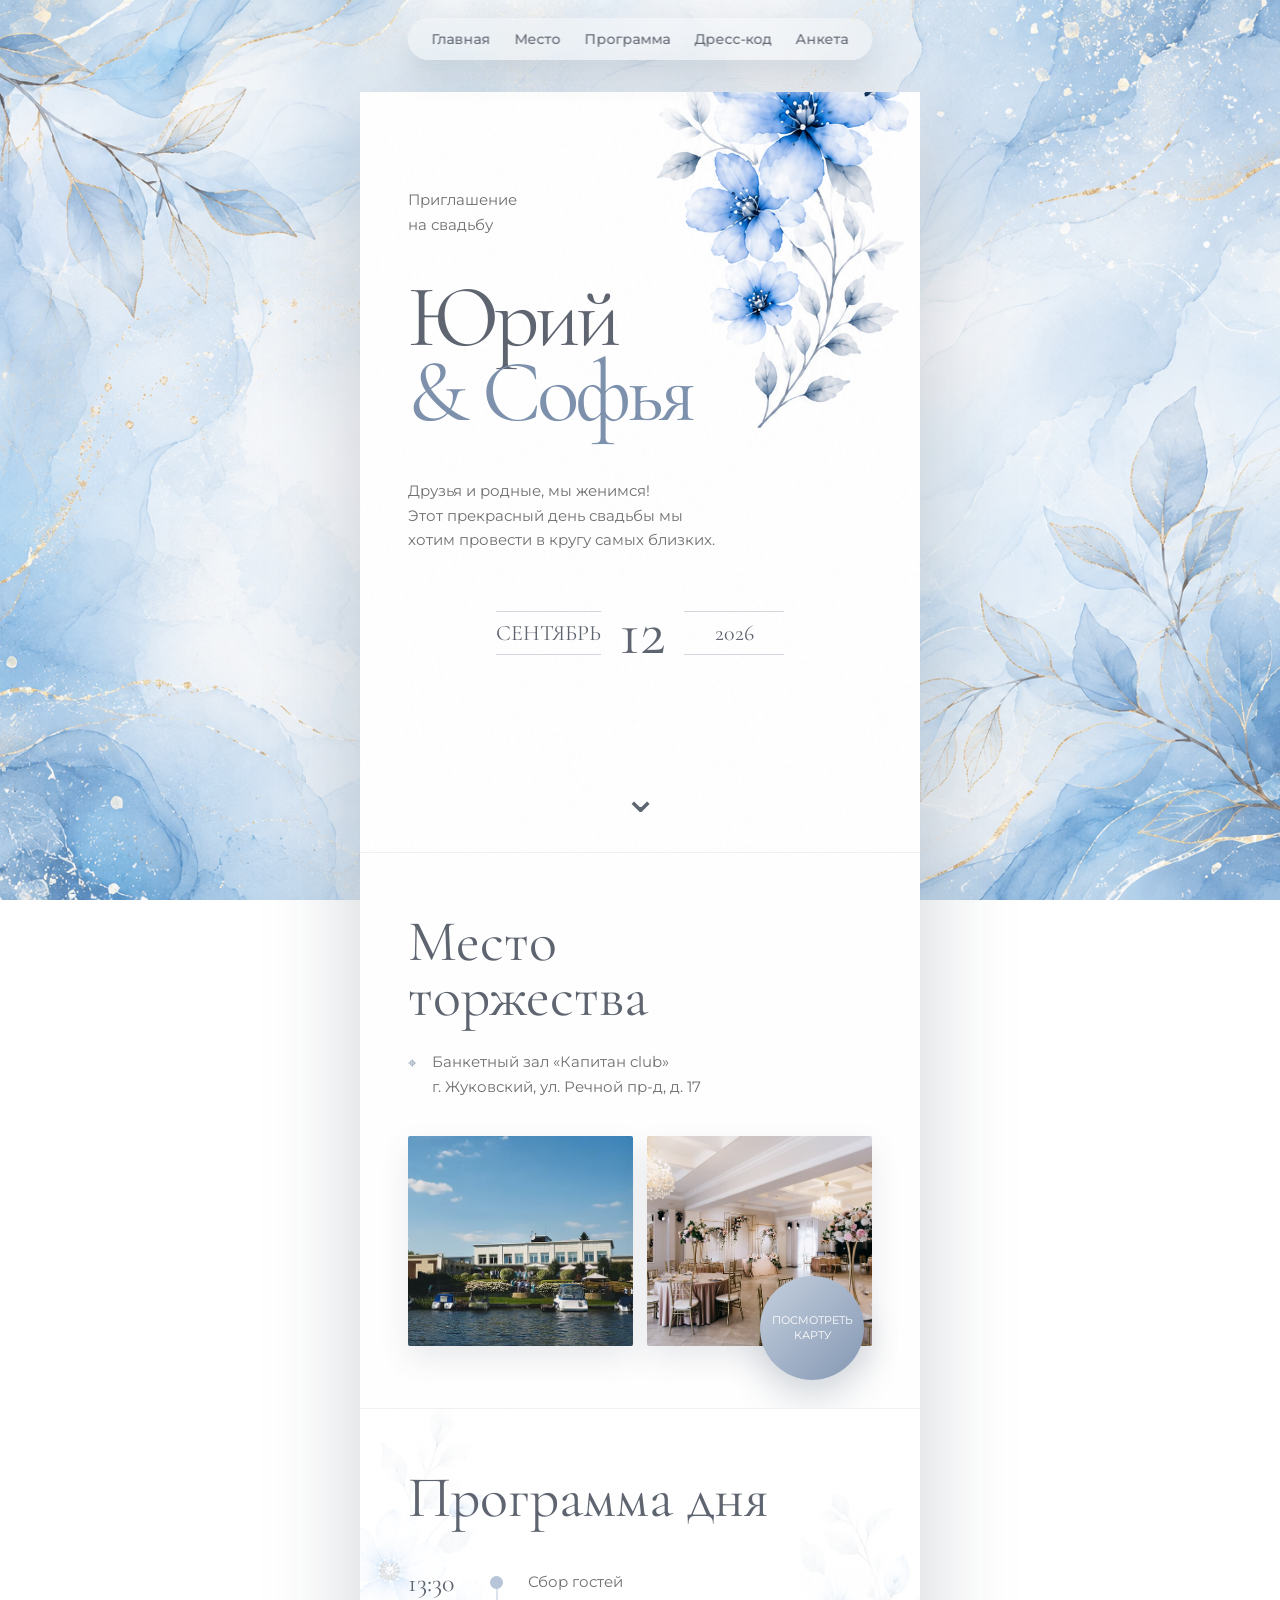
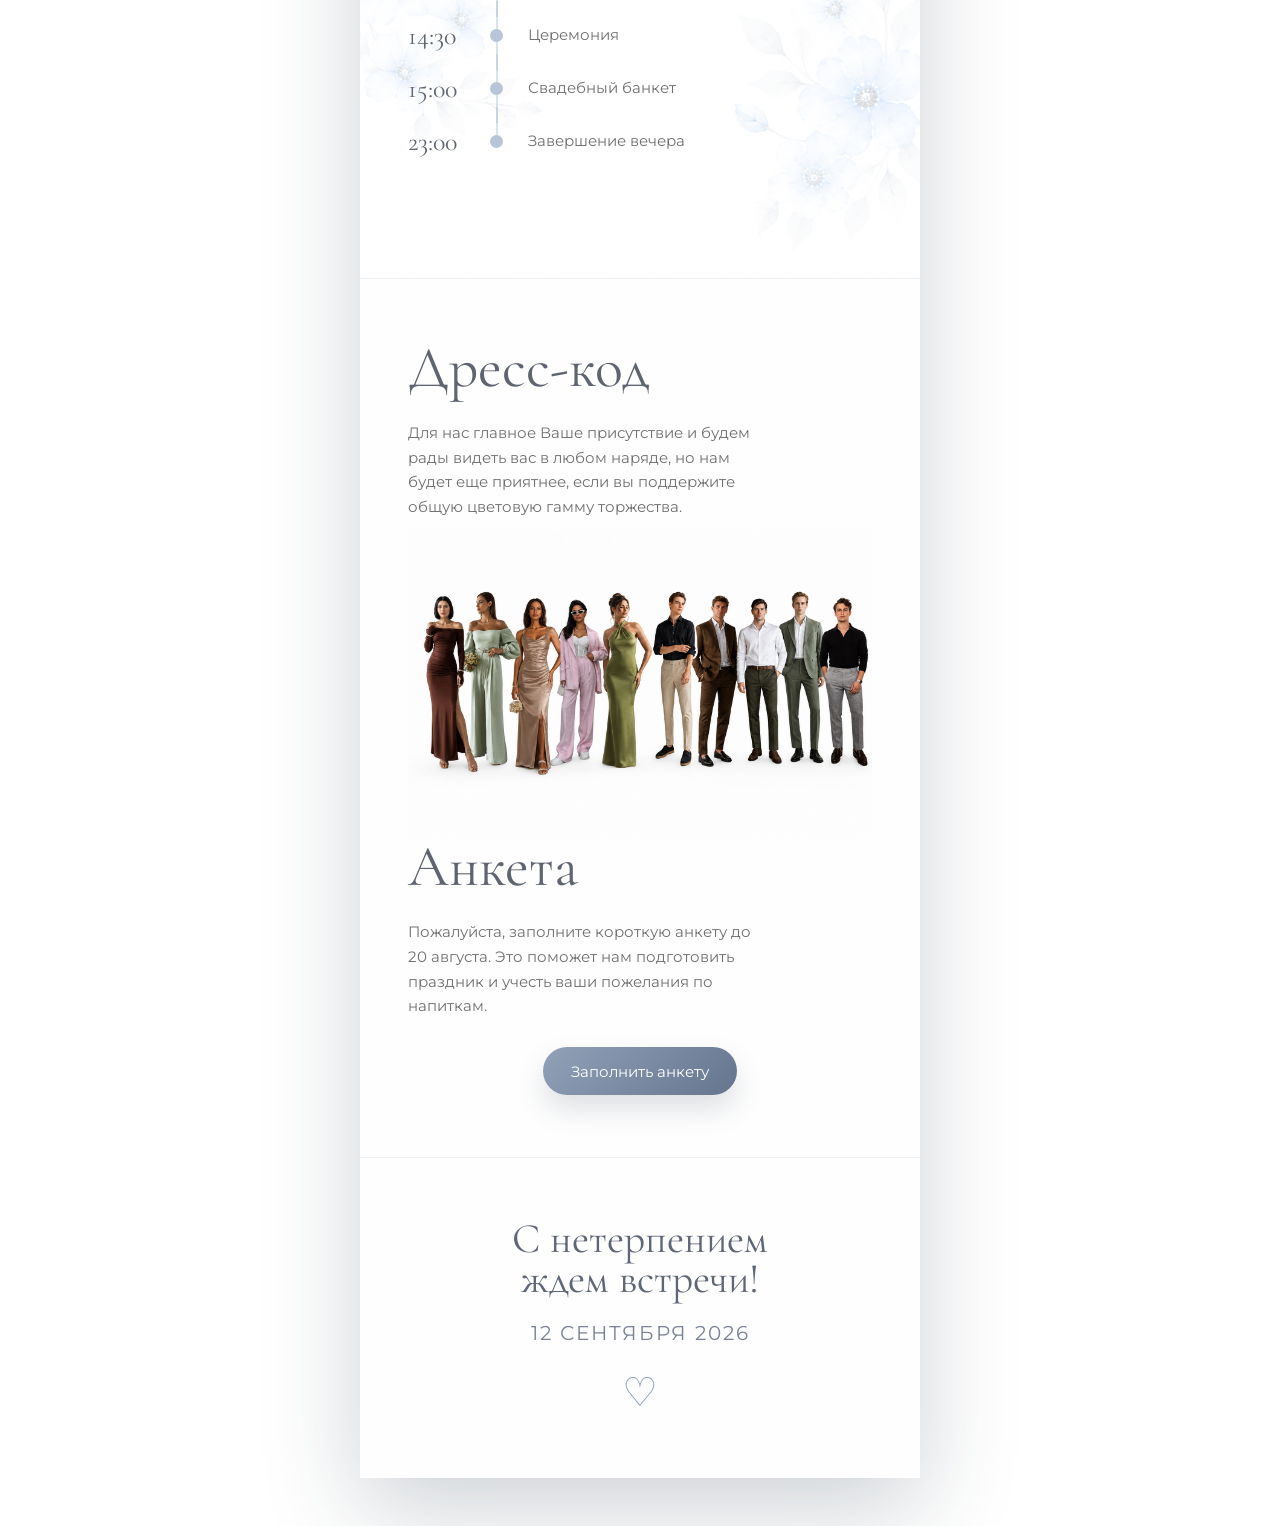
==== commit eb5cb8de: "Add files via upload" ====
--- a/index.html
+++ b/index.html
@@ -39,8 +39,6 @@
   <main class="site">
     <div class="scroll-card">
       <section id="home" class="section hero-section reveal">
-        <img class="flowers flowers-top-right" src="./images/flowers-top-right.png" alt="" />
-
         <p class="label">Приглашение<br>на свадьбу</p>
 
         <h1>Юрий<br><span>& Софья</span></h1>
@@ -57,14 +55,10 @@
           <span>2026</span>
         </div>
 
-        <img class="flowers flowers-small-center" src="./images/flowers-small.png" alt="" />
-
         <a class="scroll-down" href="#place" aria-label="Перейти к следующему блоку">⌄</a>
       </section>
 
       <section id="place" class="section place-section reveal">
-        <img class="flowers flowers-place" src="./images/flowers-side.png" alt="" />
-
         <h2>Место<br>торжества</h2>
 
         <p class="address">
@@ -88,8 +82,6 @@
       </section>
 
       <section id="program" class="section program-section reveal">
-        <img class="flowers flowers-program" src="./images/flowers-side.png" alt="" />
-
         <h2>Программа дня</h2>
 
         <div class="timeline">
@@ -110,62 +102,55 @@
             <span class="dot"></span>
             <p>Свадебный банкет</p>
           </div>
-          
+
           <div class="timeline-row">
             <time>23:00</time>
             <span class="dot"></span>
             <p>Завершение вечера</p>
-          </div>         
+          </div>
         </div>
       </section>
 
       <section id="dress" class="section dress-section reveal">
-        <img class="flowers flowers-dress" src="./images/flowers-side.png" alt="" />
-
         <h2>Дресс-код</h2>
 
         <p>
           Для нас главное Ваше присутствие и будем рады видеть вас в
-любом наряде, но нам будет еще приятнее, если вы
-поддержите общую цветовую гамму торжества.
+          любом наряде, но нам будет еще приятнее, если вы
+          поддержите общую цветовую гамму торжества.
         </p>
 
-          <div class="dress-palette">
-          <img src="/images/dres2.png" alt="Дресс-код">
+        <div class="dress-palette">
+          <img src="./images/dress.png" alt="Дресс-код">
         </div>
-          <!--<span class="color color-1"></span>
-          <span class="color color-2"></span>
-          <span class="color color-3"></span>
-        </div>*-->
 
-        <h2>Анкета</h2>
+        <h2 id="form">Анкета</h2>
 
-         <p>
-    Пожалуйста, заполните короткую анкету до 20 августа.
-    Это поможет нам подготовить праздник и учесть ваши пожелания по напиткам.
-  </p>
+        <p>
+          Пожалуйста, заполните короткую анкету до 20 августа.
+          Это поможет нам подготовить праздник и учесть ваши пожелания по напиткам.
+        </p>
 
-  <a
-    class="form-button"
-    href="https://docs.google.com/forms/d/e/1FAIpQLScUXs6KmFDWkALrfoVRRbLi3NY7HqcQFMwOtiJEziBY6pPNJQ/viewform?usp=publish-editor"
-    target="_blank"
-    rel="noopener"
-  >
-    Заполнить анкету
-  </a>
-</section>
+        <a
+          class="form-button"
+          href="https://docs.google.com/forms/d/e/1FAIpQLScUXs6KmFDWkALrfoVRRbLi3NY7HqcQFMwOtiJEziBY6pPNJQ/viewform?usp=publish-editor"
+          target="_blank"
+          rel="noopener"
+        >
+          Заполнить анкету
+        </a>
       </section>
-    <section id="footer" class="section footer-section reveal">
 
-     <h2>С нетерпением ждем встречи!</h2>
+      <section id="footer" class="section footer-section reveal">
+        <h2>С нетерпением<br>ждем встречи!</h2>
 
-    <div class="footer-date">
-        12 сентября 2026
+        <div class="footer-date">
+          12 сентября 2026
+        </div>
+
+        <div class="footer-heart">♡</div>
+      </section>
     </div>
-
-   <div class="footer-heart">♡</div>
-
-</section>
   </main>
 
   <script src="./script.js"></script>
--- a/style.css
+++ b/style.css
@@ -37,16 +37,6 @@
   background-attachment: fixed;
 }
 
-body::before {
-  content: "";
-  position: fixed;
-  inset: 0;
-  pointer-events: none;
-  background: 
-linear-gradient(125deg, transparent 0 40%, rgba(255,255,255,.07) 40% 45%, transparent 45% 100%),
-    linear-gradient(35deg, transparent 0 55%, rgba(255,255,255,.07) 55% 58%, transparent 58% 100%);
-  opacity: 0.7;
-}
 
 a {
   color: inherit;
@@ -114,12 +104,10 @@
   overflow: hidden;
   min-height: 470px;
   padding: 62px 48px;
-  background:
-        linear-gradient(rgba(255,255,255,.82), rgba(255,255,255,.82));
-
-    background-size: cover;
-    background-position: center;
-    background-repeat: no-repeat;
+  background: rgba(255,255,255,.82);
+  background-size: cover;
+  background-position: center;
+  background-repeat: no-repeat;
 }
 
 .section + .section {
@@ -322,11 +310,11 @@
 }
 
 .photo-restaurant {
-  background-image: url("images/rest.avif");
+  background-image: url("./images/rest.avif");
 }
 
 .photo-ceremony {
-  background-image: url(images/zal.avif);
+  background-image: url("./images/zal.avif");
 }
 
 .map-button {
@@ -458,6 +446,24 @@
     height:auto;
     display:block;
 }
+.form-button {
+  position: relative;
+  z-index: 3;
+  display: flex;
+  align-items: center;
+  justify-content: center;
+  width: fit-content;
+  margin: 28px auto 0;
+  min-height: 48px;
+  padding: 0 28px;
+  border-radius: 999px;
+  background: linear-gradient(135deg, #91a1b8, #65758e);
+  color: #fff;
+  text-decoration: none;
+  font-size: 15px;
+  box-shadow: 0 14px 28px rgba(72, 86, 105, 0.18);
+}
+
 
 .color {
   width: 58px;
@@ -552,6 +558,37 @@
 /* ===========================
    Footer and animation
 =========================== */
+.footer-section{
+    min-height:320px;
+    display:flex;
+    flex-direction:column;
+    justify-content:center;
+    align-items:center;
+    text-align:center;
+}
+
+.footer-heart{
+    font-size:40px;
+    color:#8fa4c4;
+    margin-top:22px;
+}
+
+.footer-section h2{
+    margin:0;
+    font-family:"Cormorant Garamond",serif;
+    font-size:42px;
+    font-weight:400;
+    color:#5f6677;
+}
+
+.footer-date{
+    margin-top:22px;
+    font-size:20px;
+    letter-spacing:2px;
+    text-transform:uppercase;
+    color:#7a8294;
+}
+
 
 
 .line-heart {
@@ -592,32 +629,6 @@
 @media (max-width: 680px) {
   body {
     background: var(--card-bg);
-  }
-
-  .footer-section{
-    min-height:240px;
-    padding:48px 24px;
-}
-
-.footer-heart{
-    font-size:30px;
-}
-
-.footer-section h2{
-    font-size:38px;
-}
-
-.footer-date{
-    font-size:16px;
-    letter-spacing:1px;
-}
-
-.footer-names{
-    font-size:54px;
-}
-
-  body::before {
-    display: none;
   }
 
   .nav {
@@ -628,38 +639,28 @@
     transform: none;
   }
 
-.burger {
+  .burger {
     display: grid;
     gap: 4px;
-
     width: 44px;
     height: 44px;
-
     padding: 10px;
-
     border: 0;
     border-radius: 50%;
-
     background: rgba(255,255,255,.82);
-
     box-shadow: 0 8px 18px rgba(54,73,96,.12);
-
     backdrop-filter: blur(10px);
-
     cursor: pointer;
-}
-
-   .burger span {
+  }
+
+  .burger span {
     display: block;
-
-    width: 18px;      /* было почти на всю кнопку */
+    width: 18px;
     height: 2px;
-
-    margin: 0 auto;   /* центрируем */
-
+    margin: 0 auto;
     background: #617083;
     border-radius: 2px;
-}
+  }
 
   .nav__links {
     position: absolute;
@@ -714,12 +715,6 @@
     font-size: 42px;
   }
 
-  .flowers-top-right {
-    width: 230px;
-    top: -10px;
-    right: -66px;
-  }
-
   .date {
     gap: 9px;
   }
@@ -748,13 +743,6 @@
     font-size: 10px;
   }
 
-  .flowers-place,
-  .flowers-program,
-  .flowers-dress,
-  .flowers-form {
-    width: 185px;
-  }
-
   .timeline-row {
     grid-template-columns: 56px 18px 1fr;
     gap: 12px;
@@ -764,84 +752,25 @@
     font-size: 23px;
   }
 
-  .color {
-    width: 52px;
-    height: 52px;
-  }
-
-
-
-.form-button {
-  position: relative;
-  z-index: 3;
-  display: flex;
-  align-items: center;
-  justify-content: center;
-
-   width: fit-content;
-    margin: 28px auto 0;
-
-  margin-top: 28px;
-  min-height: 48px;
-  padding: 0 28px;
-
-  border-radius: 999px;
-  background: linear-gradient(135deg, #91a1b8, #65758e);
-  color: #fff;
-  text-decoration: none;
-  font-size: 15px;
-
-  box-shadow: 0 14px 28px rgba(72, 86, 105, 0.18);
-}
-
-/* ================================
-   Footer
-================================ */
-
-.footer-section{
-    min-height:320px;
-
-    display:flex;
-    flex-direction:column;
-    justify-content:center;
-    align-items:center;
-
-    text-align:center;
-}
-
-.footer-heart{
-    font-size:40px;
-    color:#8fa4c4;
-    margin-bottom:24px;
-}
-
-.footer-section h2{
-    margin:0;
-
-    font-family:"Cormorant Garamond",serif;
-    font-size:42px;
-    font-weight:400;
-    color:#5f6677;
-}
-
-.footer-date{
-    margin-top:22px;
-
-    font-size:20px;
-    letter-spacing:2px;
-    text-transform:uppercase;
-    color:#7a8294;
-}
-
-.footer-names{
-    margin-top:36px;
-
-    font-family:"Cormorant Garamond",serif;
-    font-size:72px;
-    line-height:1;
-    color:#5d6576;
-}
-
-.footer-names span{
-    color:#8fa4c4;
-}+  .dress-palette img {
+    max-width: 100%;
+  }
+
+  .footer-section{
+    min-height:240px;
+    padding:48px 24px;
+  }
+
+  .footer-heart{
+    font-size:30px;
+  }
+
+  .footer-section h2{
+    font-size:38px;
+  }
+
+  .footer-date{
+    font-size:16px;
+    letter-spacing:1px;
+  }
+}
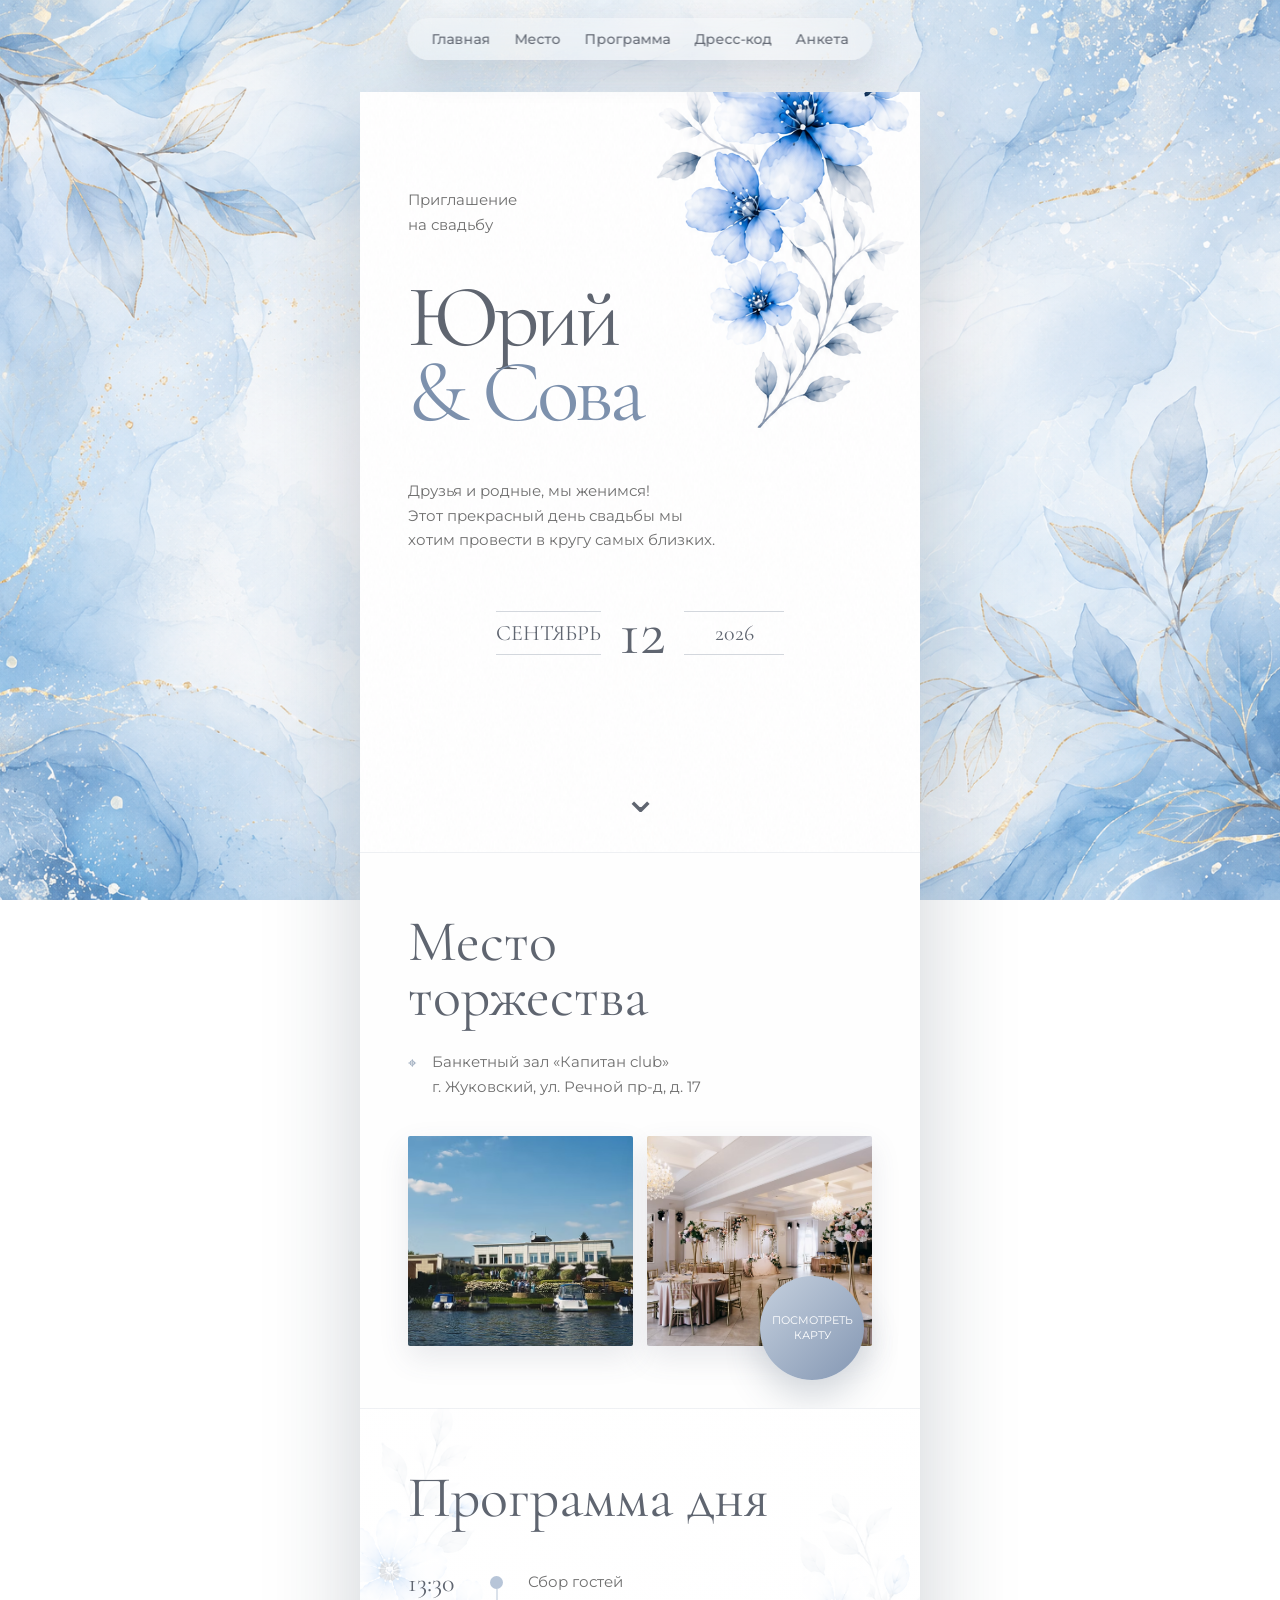
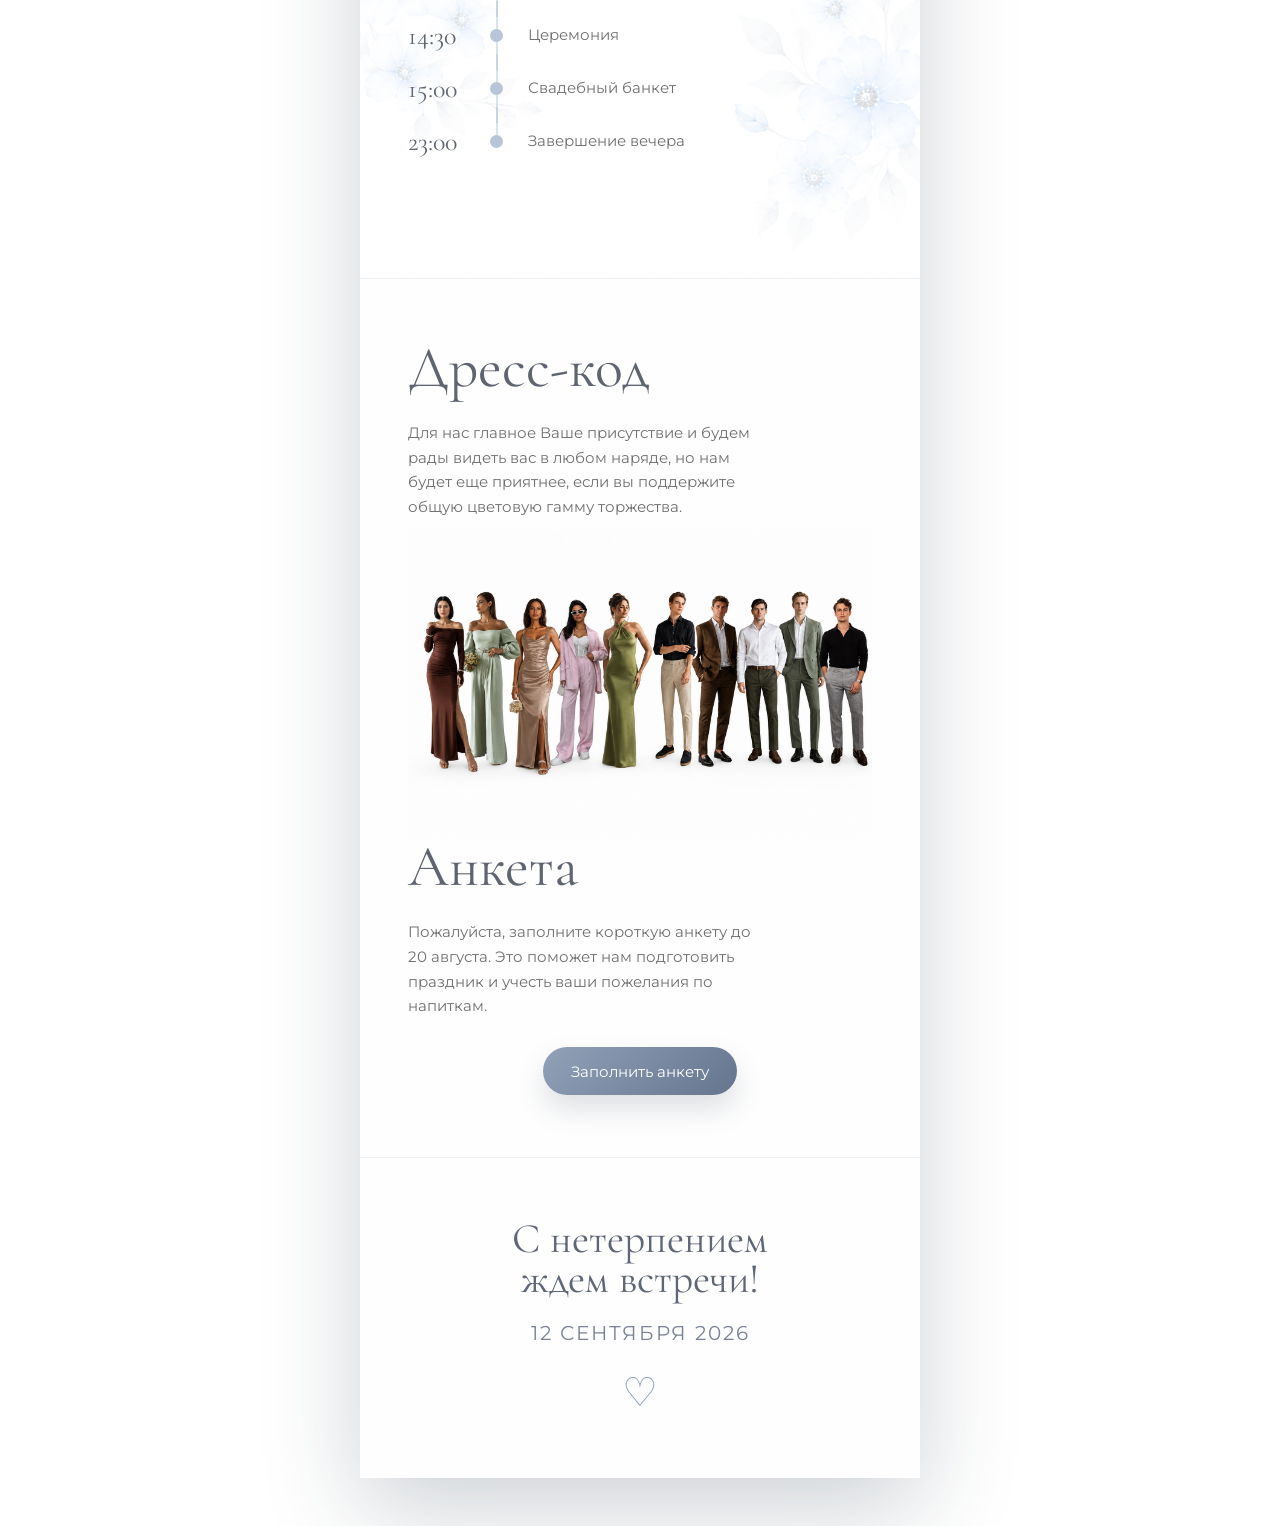
==== commit 8919863d: "Add files via upload" ====
--- a/index.html
+++ b/index.html
@@ -41,7 +41,7 @@
       <section id="home" class="section hero-section reveal">
         <p class="label">Приглашение<br>на свадьбу</p>
 
-        <h1>Юрий<br><span>& Софья</span></h1>
+        <h1>Юрий<br><span>& Сова</span></h1>
 
         <p class="intro">
           Друзья и родные, мы женимся!<br>
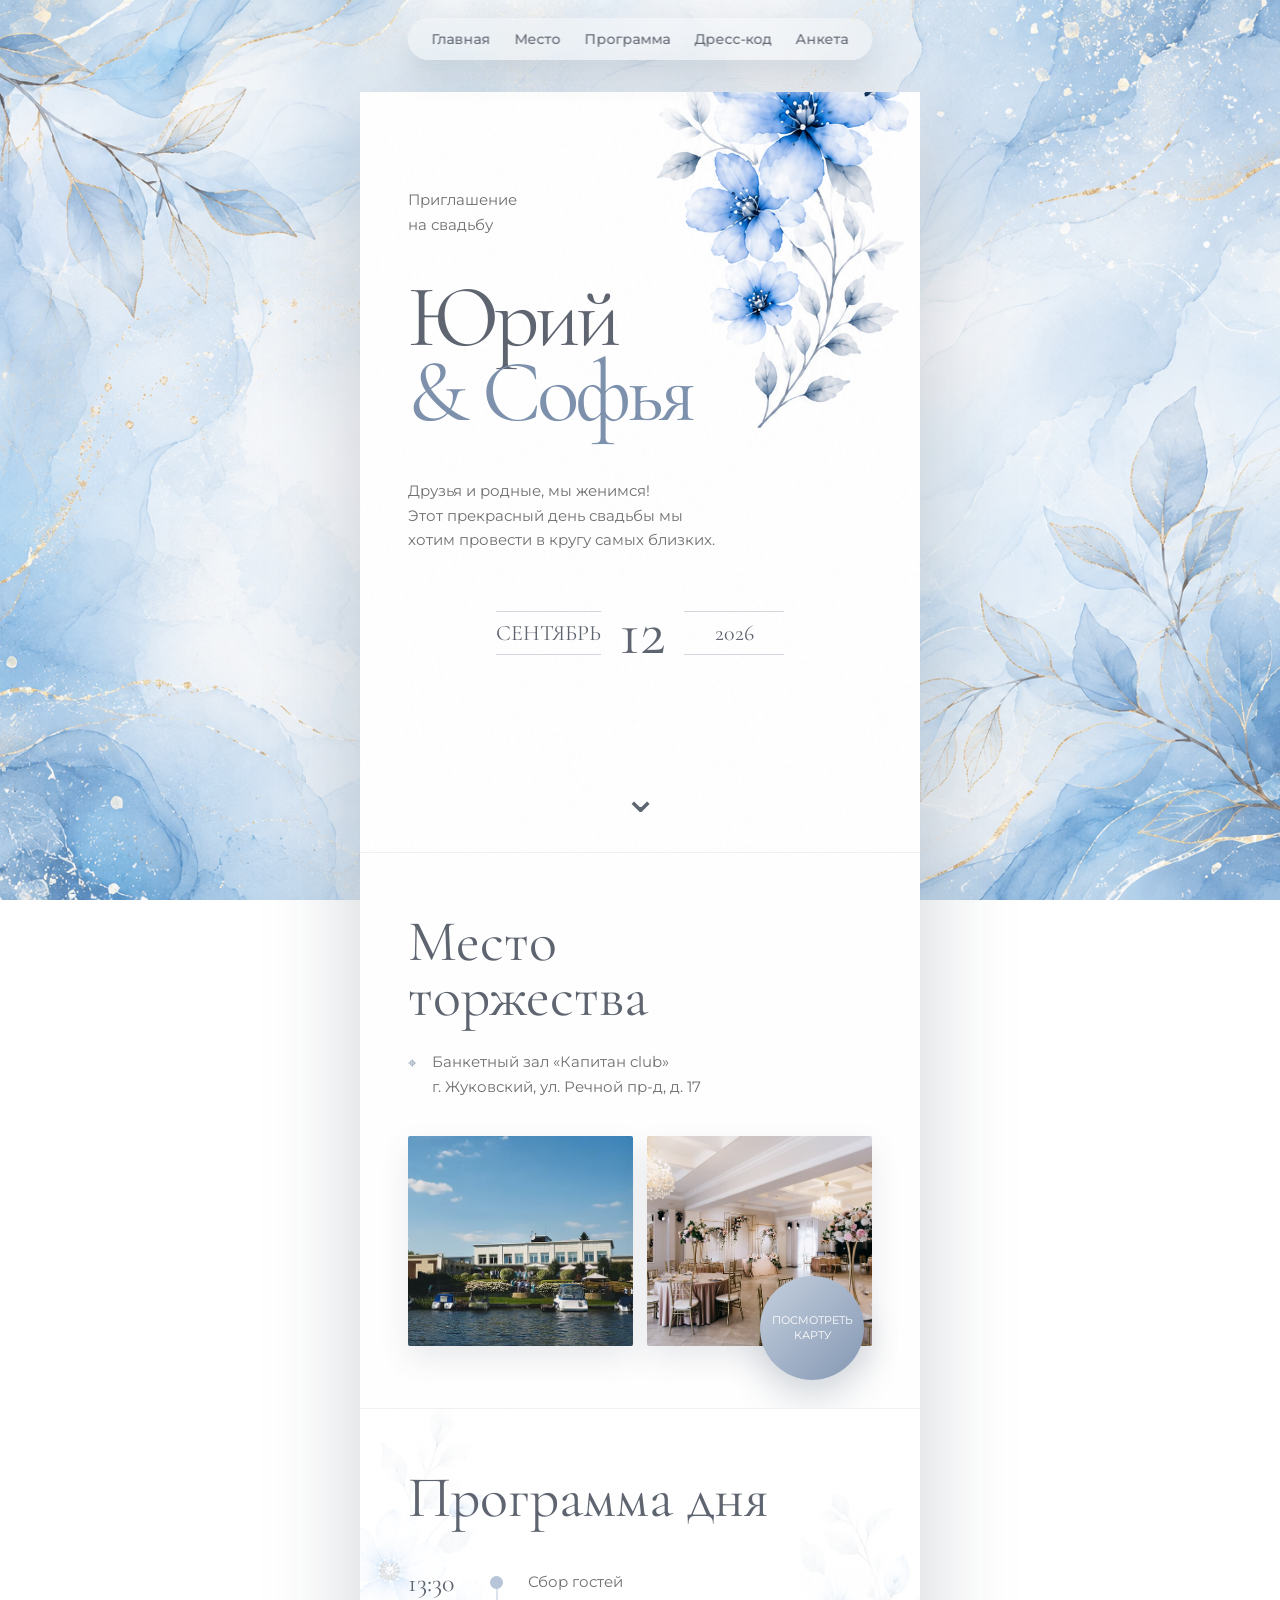
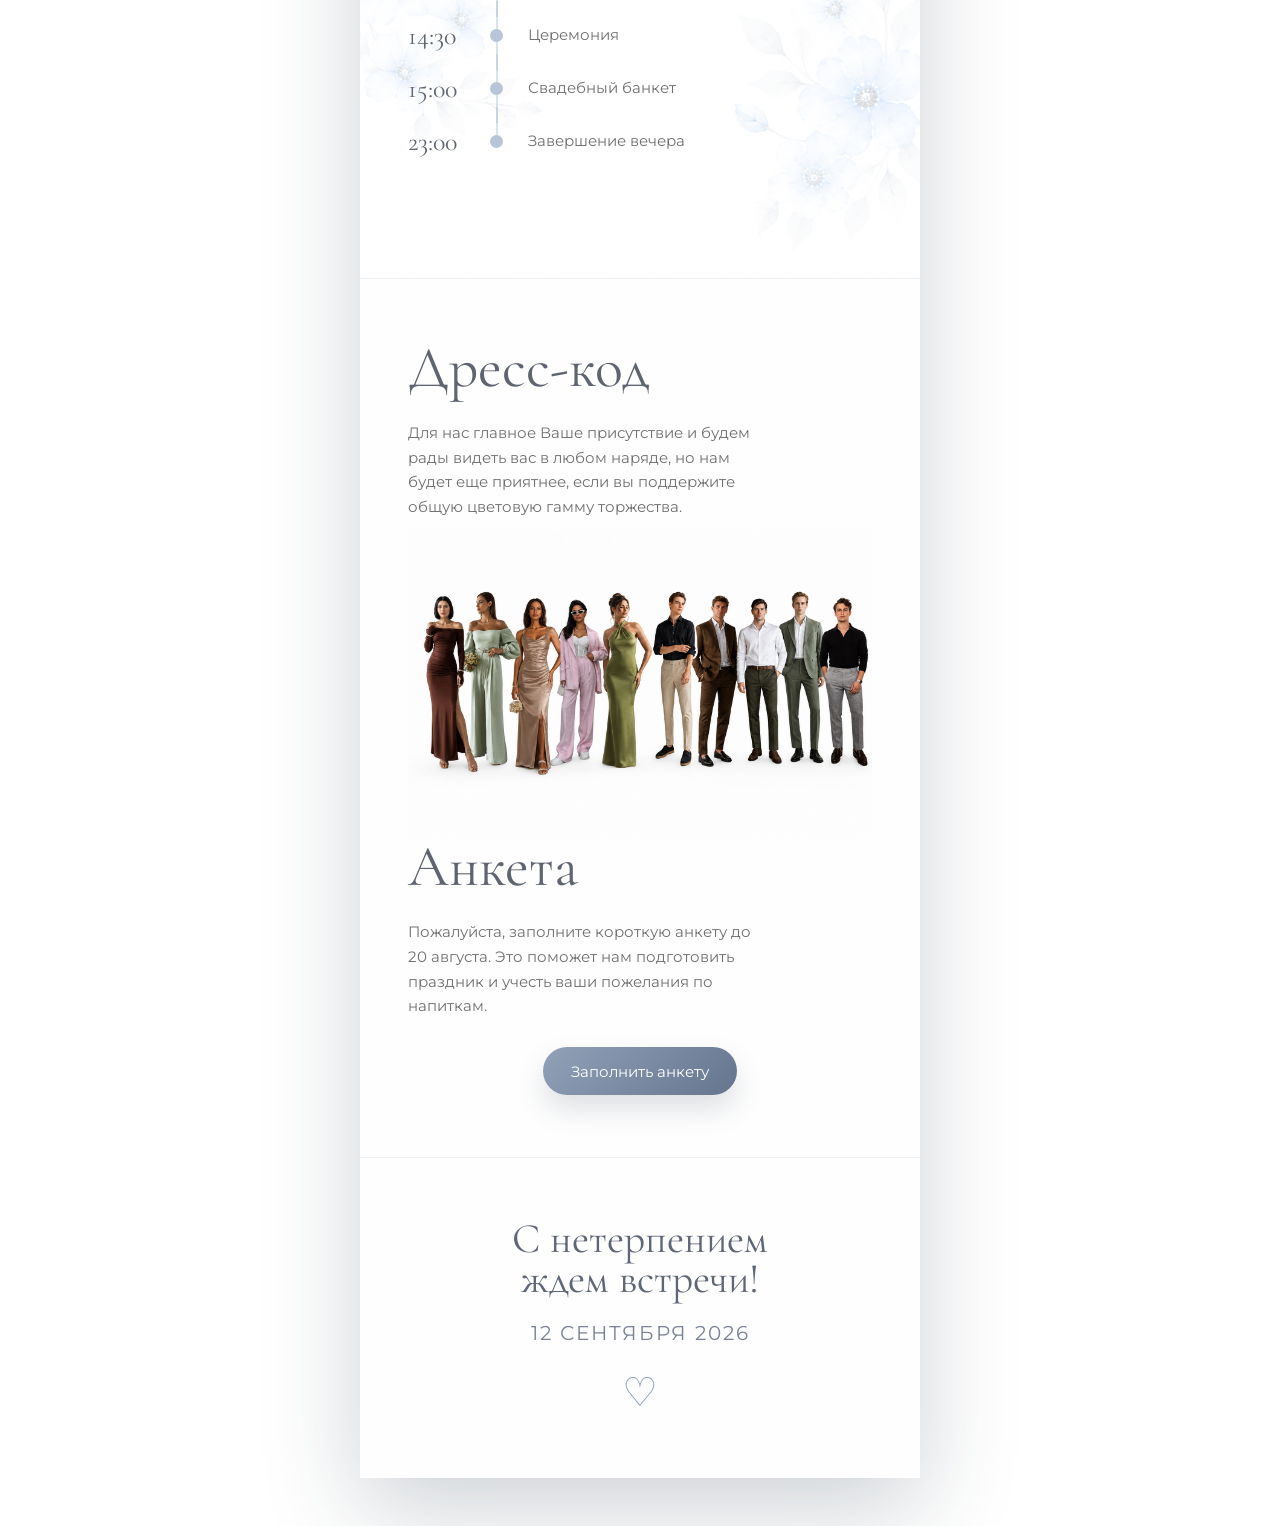
==== commit f938c27f: "Add files via upload" ====
--- a/index.html
+++ b/index.html
@@ -41,7 +41,7 @@
       <section id="home" class="section hero-section reveal">
         <p class="label">Приглашение<br>на свадьбу</p>
 
-        <h1>Юрий<br><span>& Сова</span></h1>
+        <h1>Юрий<br><span>& Софья</span></h1>
 
         <p class="intro">
           Друзья и родные, мы женимся!<br>
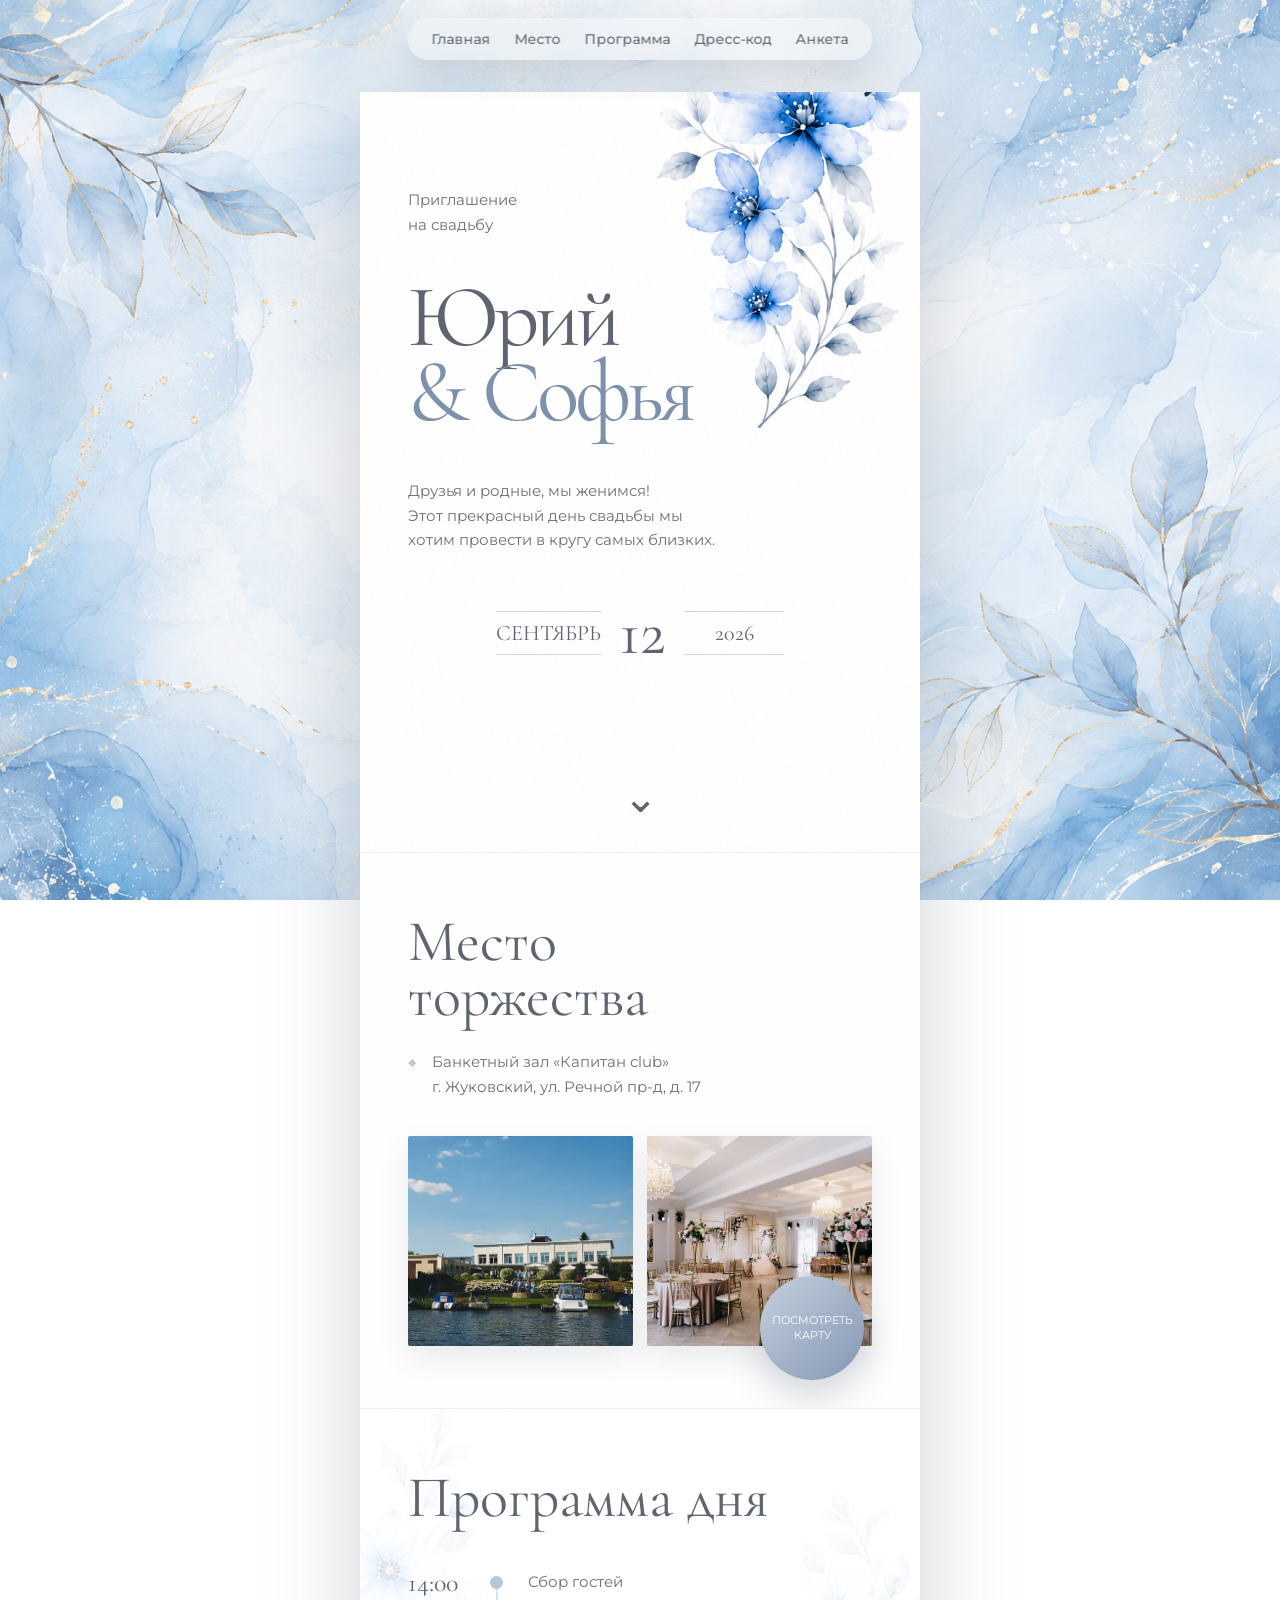
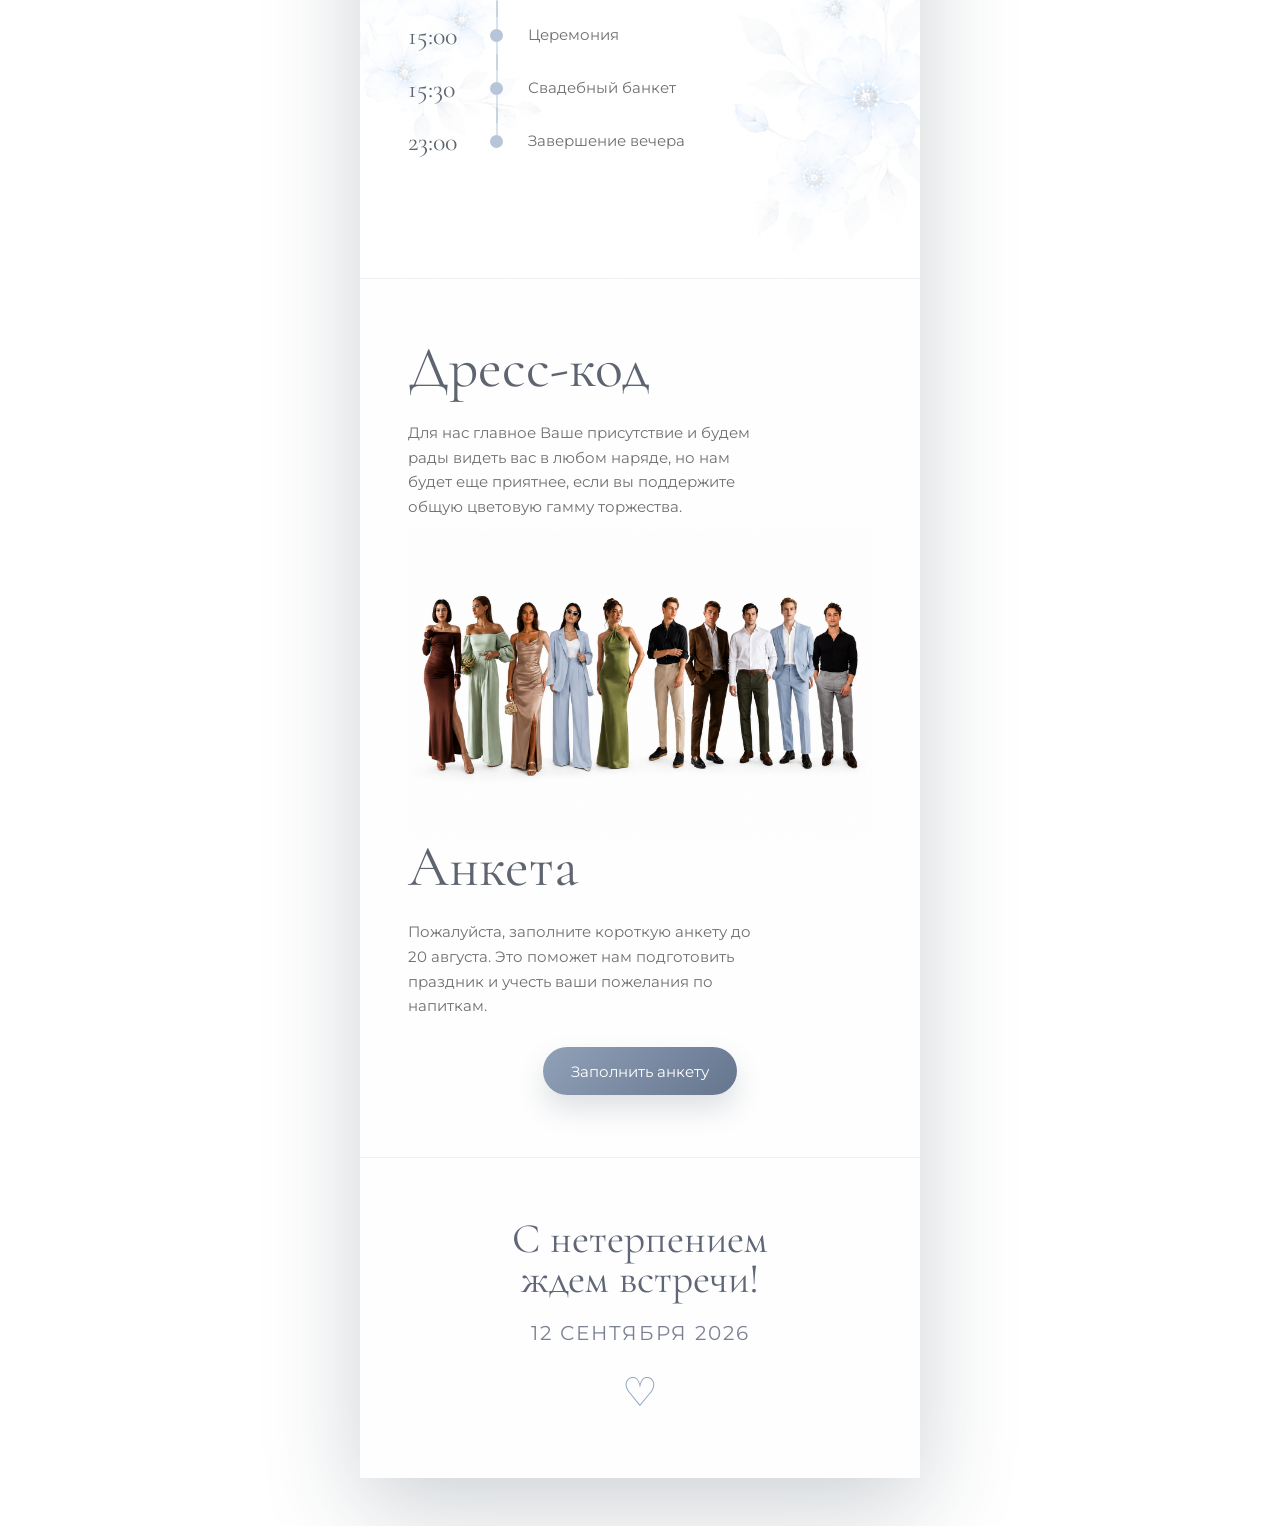
==== commit 262e66b4: "Add files via upload" ====
--- a/index.html
+++ b/index.html
@@ -86,19 +86,19 @@
 
         <div class="timeline">
           <div class="timeline-row">
-            <time>13:30</time>
+            <time>14:00</time>
             <span class="dot"></span>
             <p>Сбор гостей</p>
           </div>
 
           <div class="timeline-row">
-            <time>14:30</time>
+            <time>15:00</time>
             <span class="dot"></span>
             <p>Церемония</p>
           </div>
 
           <div class="timeline-row">
-            <time>15:00</time>
+            <time>15:30</time>
             <span class="dot"></span>
             <p>Свадебный банкет</p>
           </div>
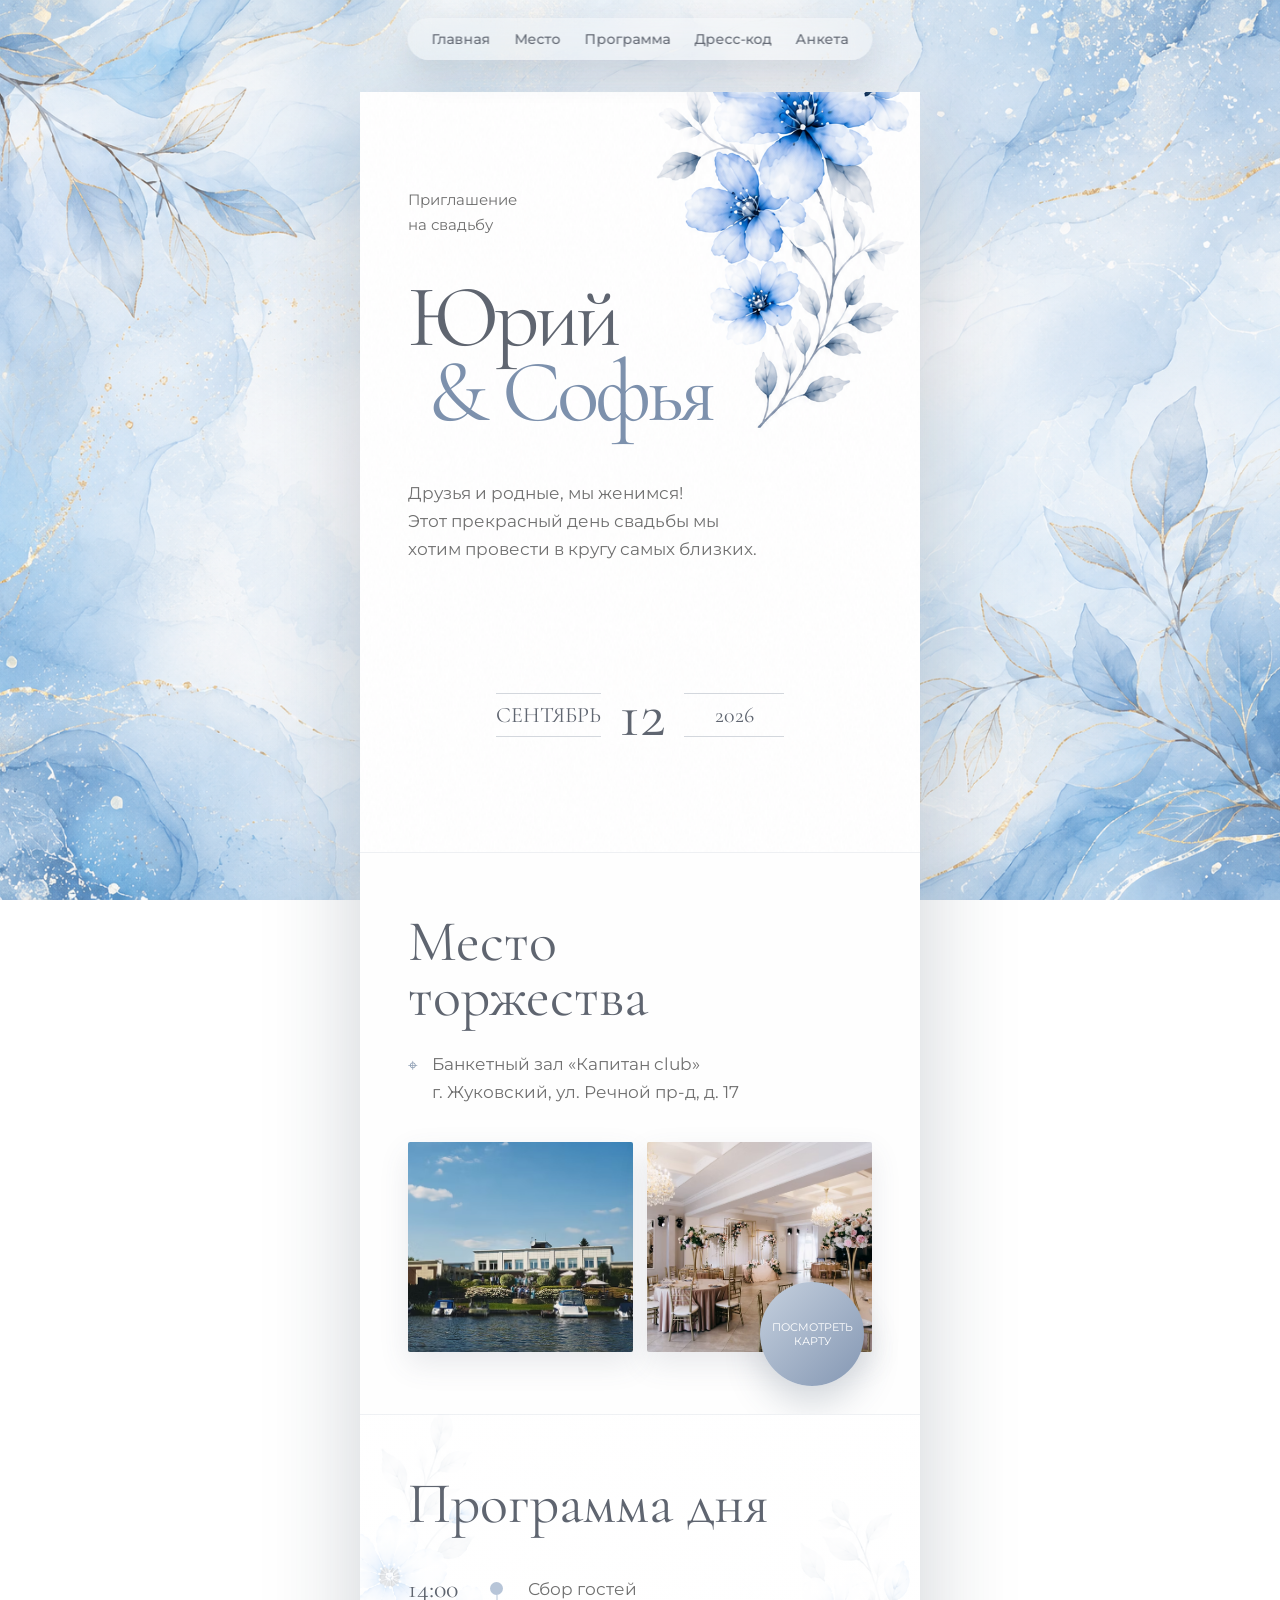
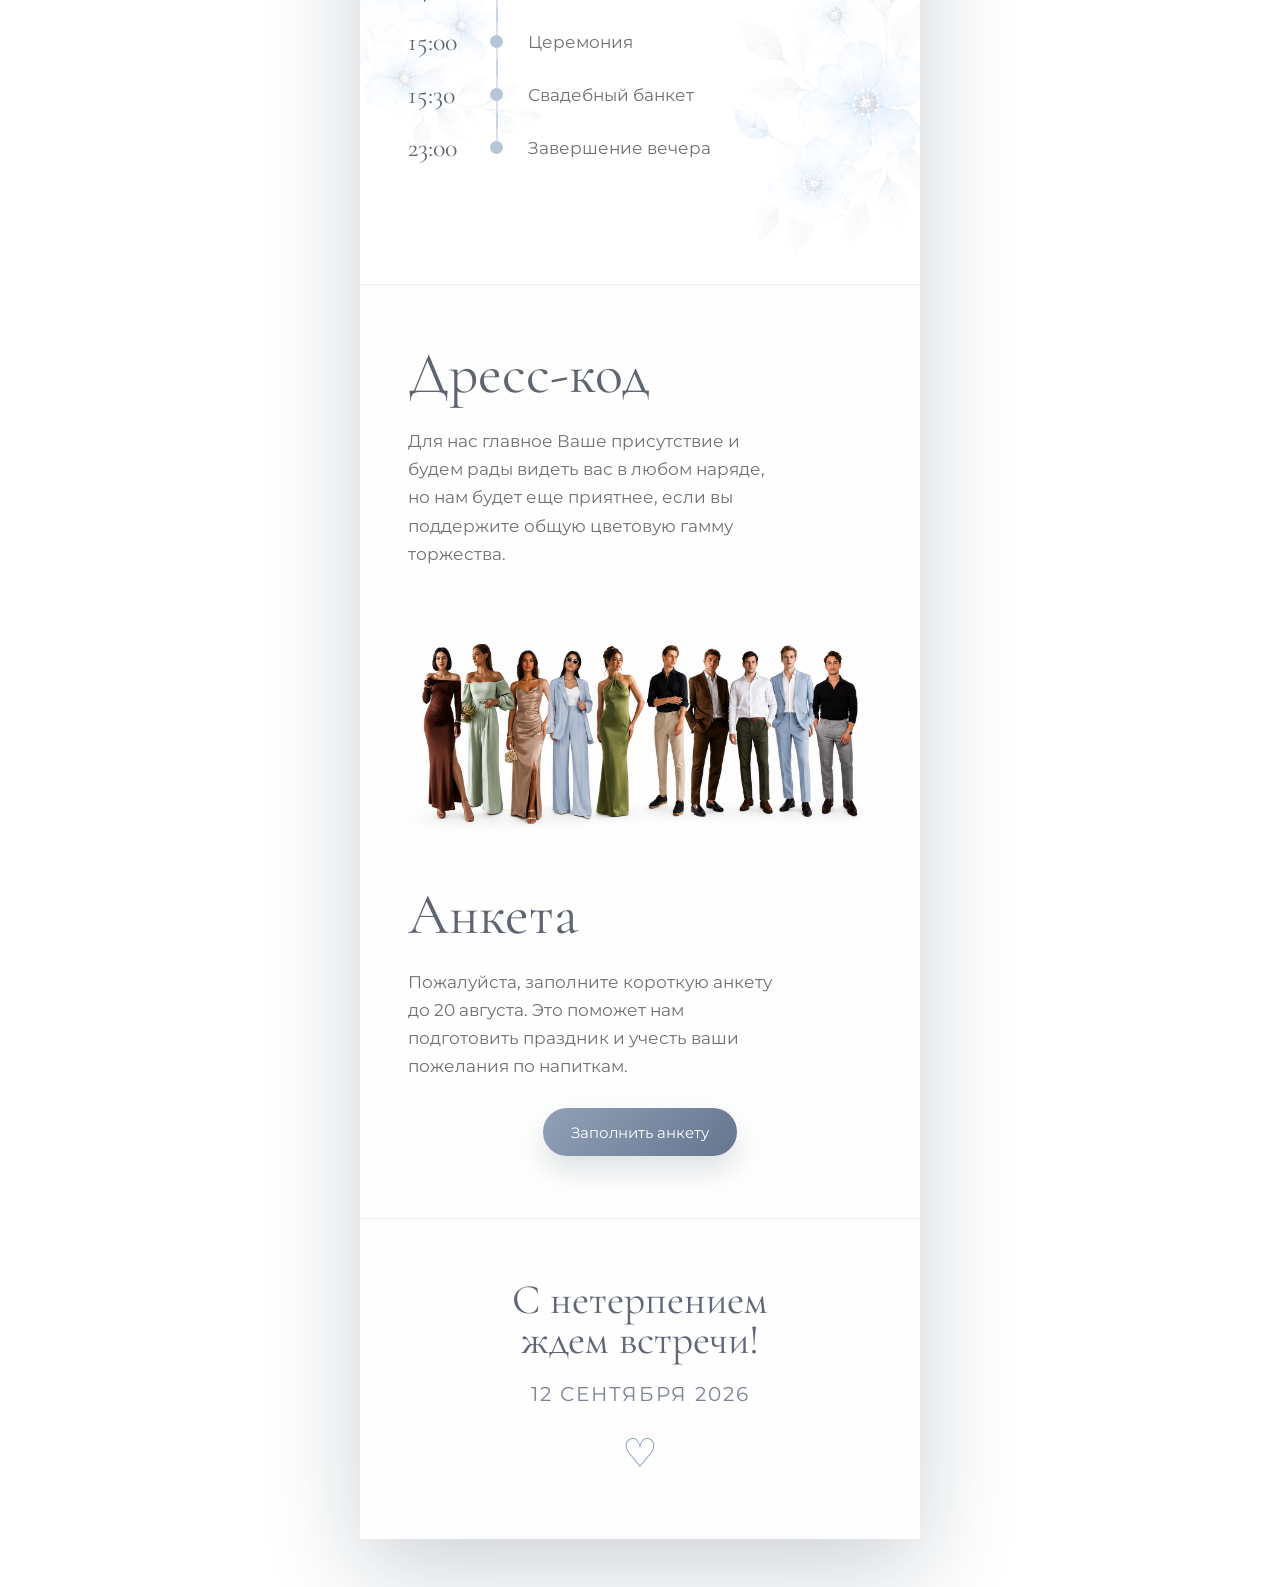
==== commit d3d861ff: "Add files via upload" ====
--- a/index.html
+++ b/index.html
@@ -41,7 +41,10 @@
       <section id="home" class="section hero-section reveal">
         <p class="label">Приглашение<br>на свадьбу</p>
 
-        <h1>Юрий<br><span>& Софья</span></h1>
+ <h1>
+    Юрий<br>
+    <span class="second-line">& Софья</span>
+</h1>
 
         <p class="intro">
           Друзья и родные, мы женимся!<br>
@@ -55,7 +58,6 @@
           <span>2026</span>
         </div>
 
-        <a class="scroll-down" href="#place" aria-label="Перейти к следующему блоку">⌄</a>
       </section>
 
       <section id="place" class="section place-section reveal">
@@ -100,7 +102,7 @@
           <div class="timeline-row">
             <time>15:30</time>
             <span class="dot"></span>
-            <p>Свадебный банкет</p>
+            <p>Свадебный банкет</p> 
           </div>
 
           <div class="timeline-row">
--- a/style.css
+++ b/style.css
@@ -173,7 +173,7 @@
   position: relative;
   z-index: 3;
   margin-top: 48px;
-  font-size: 15px;
+  font-size: 17px;
 }
 
 /* ===========================
@@ -187,7 +187,7 @@
   align-items: center;
   justify-content: center;
   gap: 18px;
-  margin-top: 48px;
+  margin-top: 120px;
   color: var(--title);
 }
 
@@ -209,7 +209,7 @@
   line-height: 1;
 }
 
-.scroll-down {
+/*.scroll-down {
   position: absolute;
   left: 50%;
   bottom: 34px;
@@ -219,7 +219,7 @@
   text-decoration: none;
   color: var(--title);
   transform: translateX(-50%);
-}
+} /*
 
 /* ===========================
    Flowers
@@ -281,7 +281,7 @@
   z-index: 3;
   margin-top: 26px;
   padding-left: 24px;
-  font-size: 15px;
+  font-size: 17px;
 }
 
 .address::before {
@@ -374,7 +374,7 @@
 }
 
 .timeline-row p {
-  font-size: 15px;
+  font-size: 17px;
 }
 
 .dot {
@@ -422,7 +422,7 @@
   z-index: 3;
   margin-top: 26px;
   max-width: 365px;
-  font-size: 15px;
+  font-size: 17px;
 }
 
 .palette {
@@ -774,3 +774,8 @@
     letter-spacing:1px;
   }
 }
+
+.second-line{
+    display:inline-block;
+    margin-left:20px;
+}
